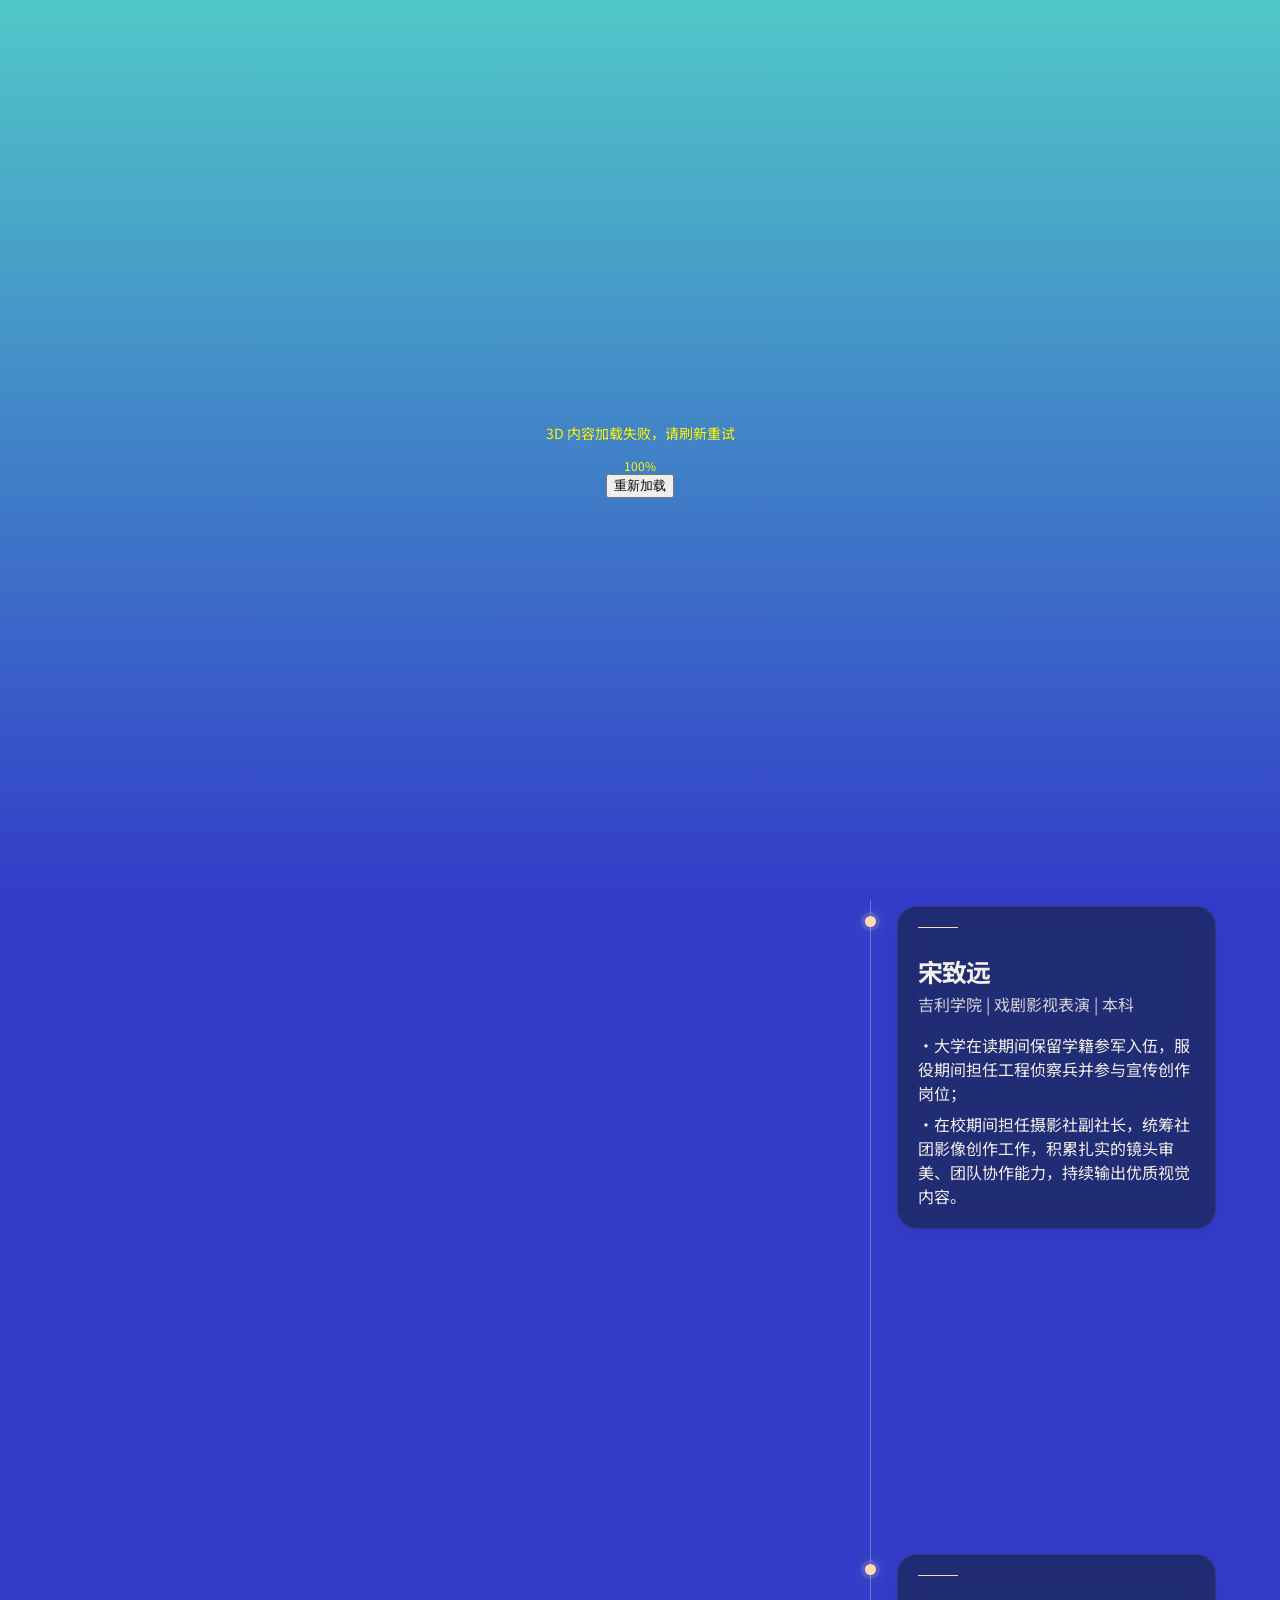
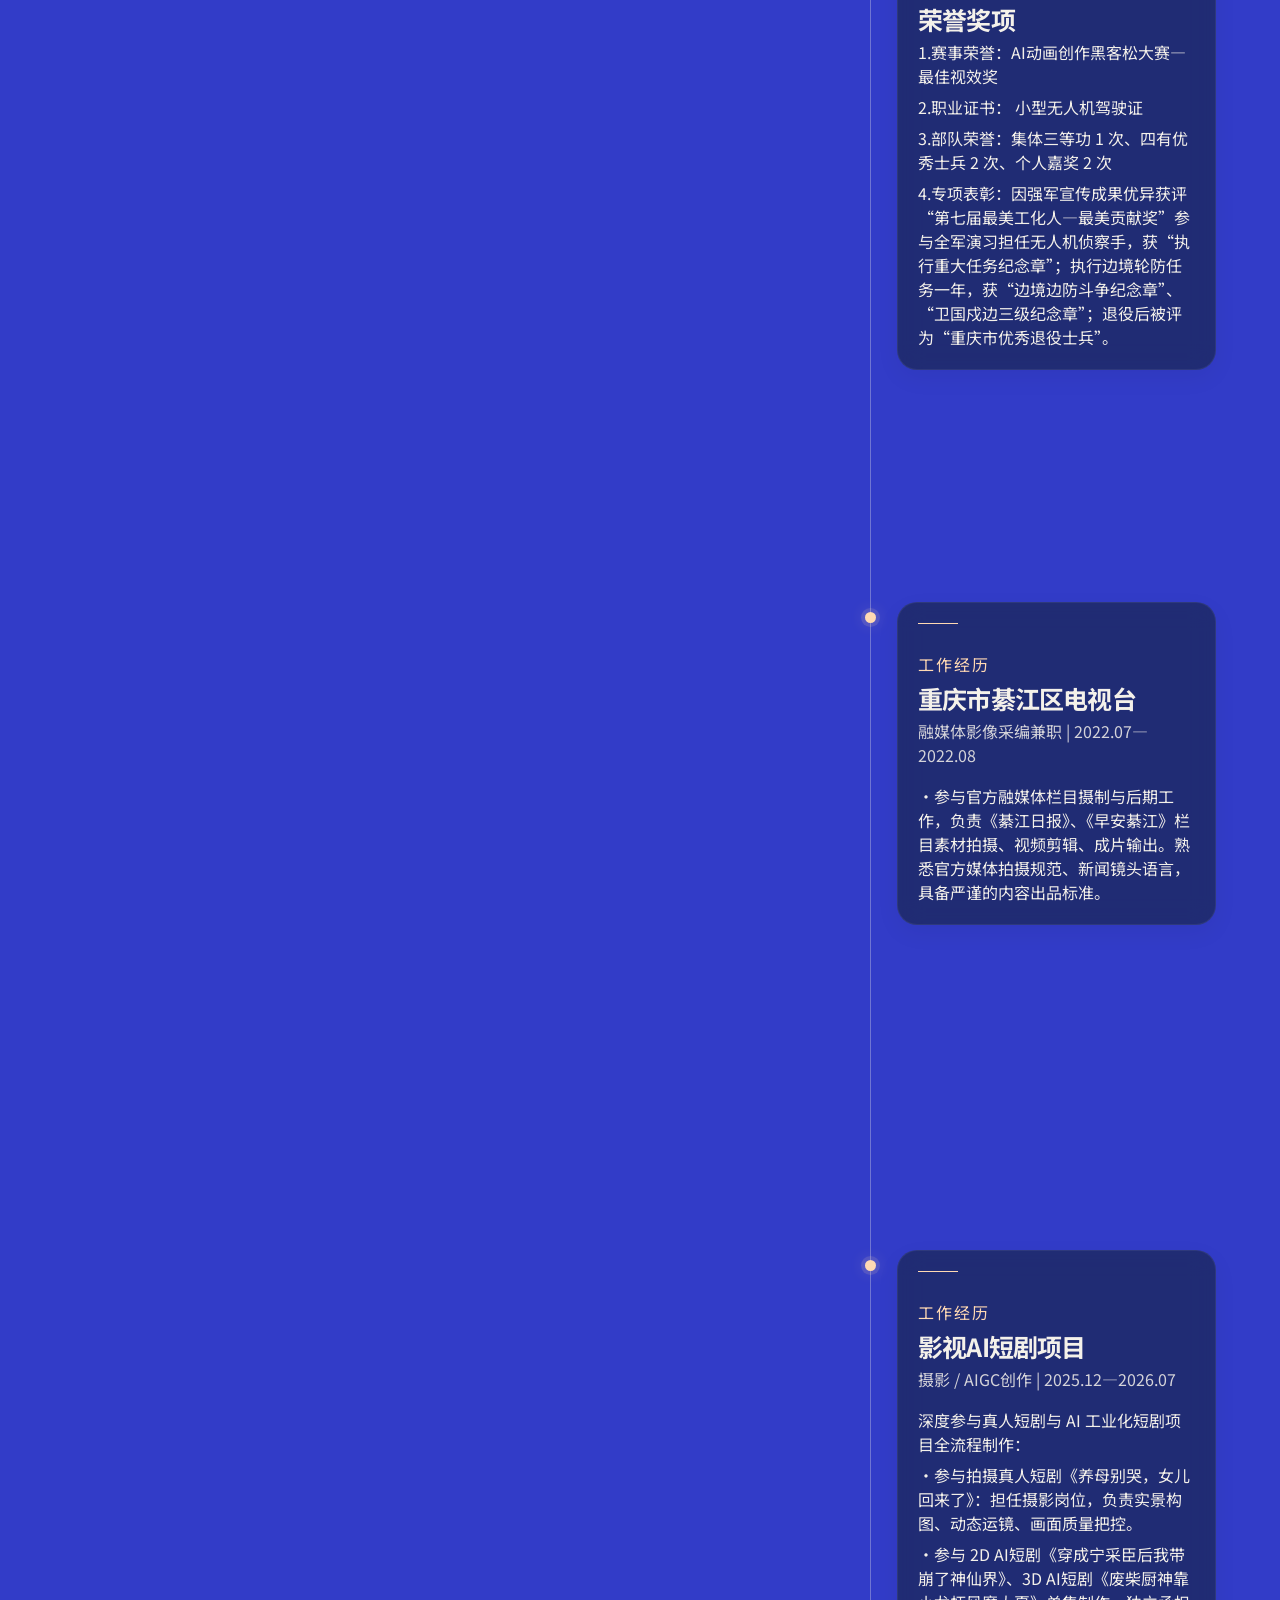
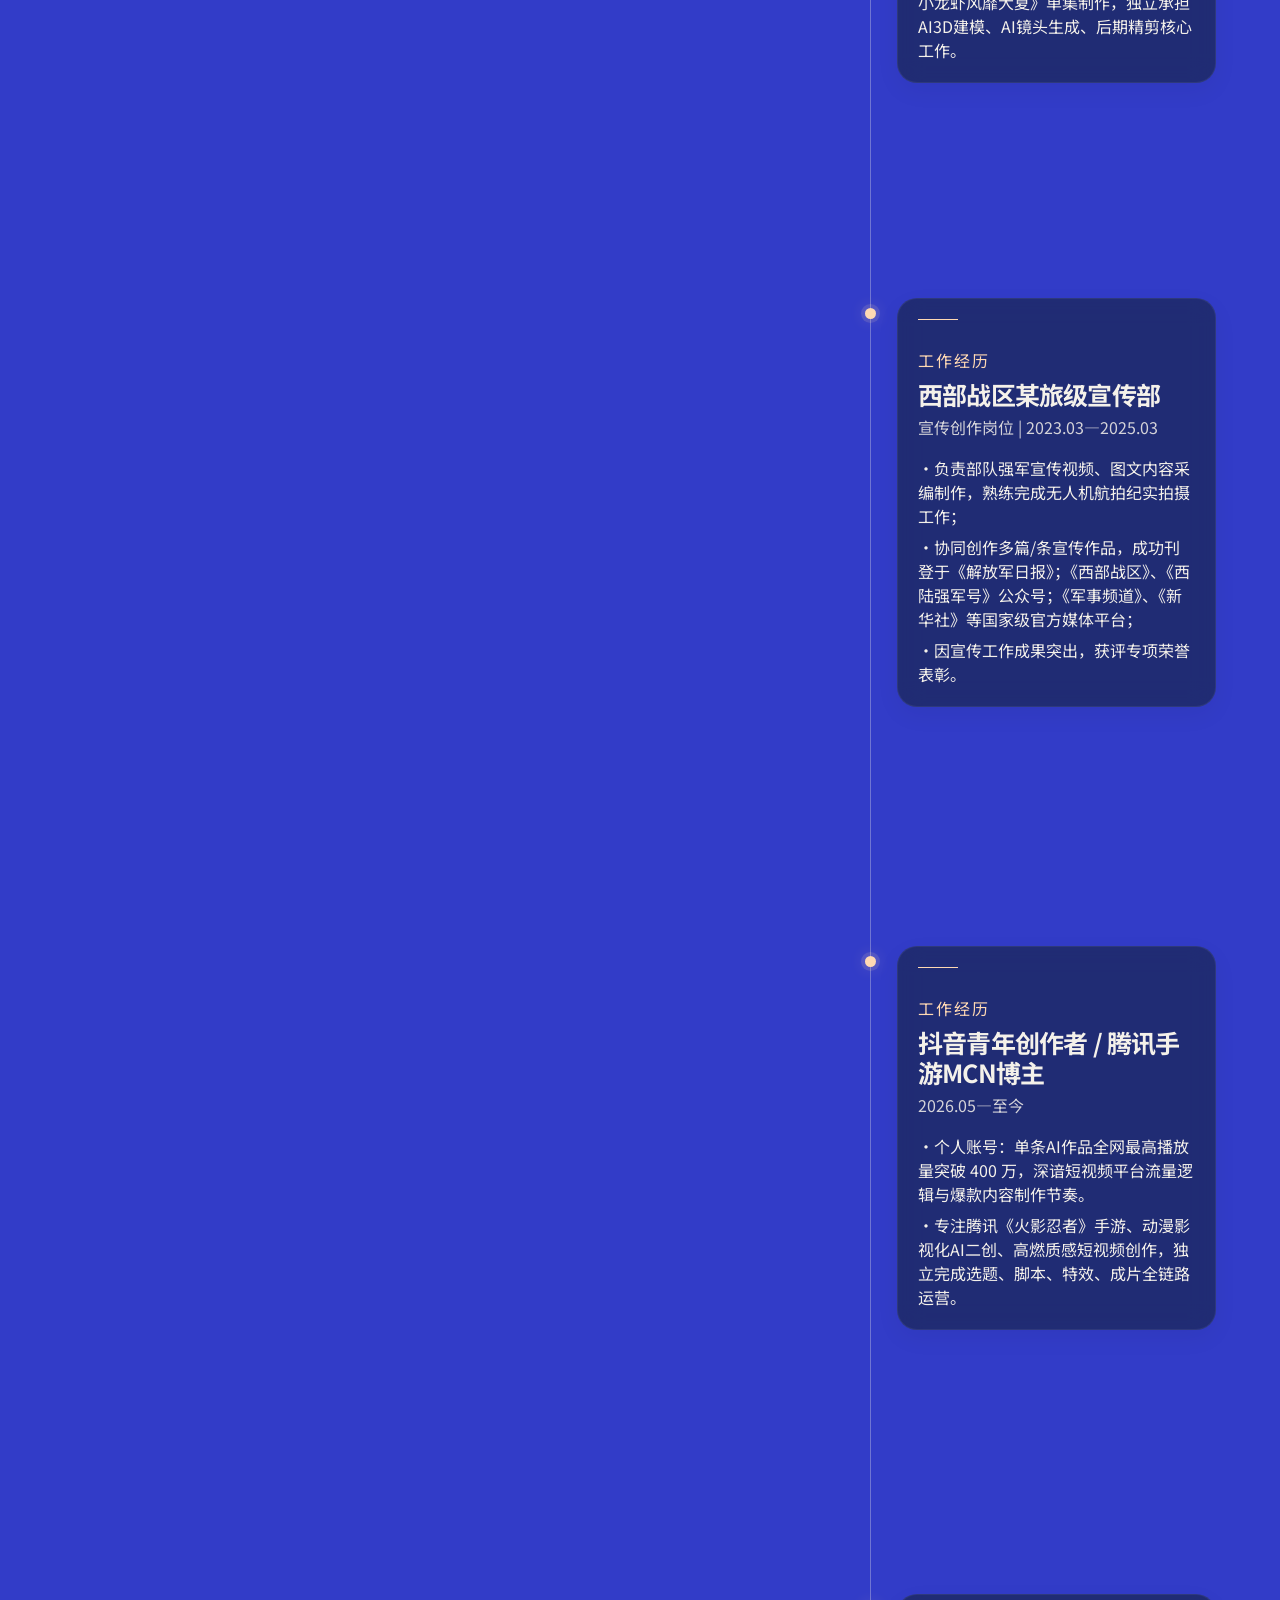
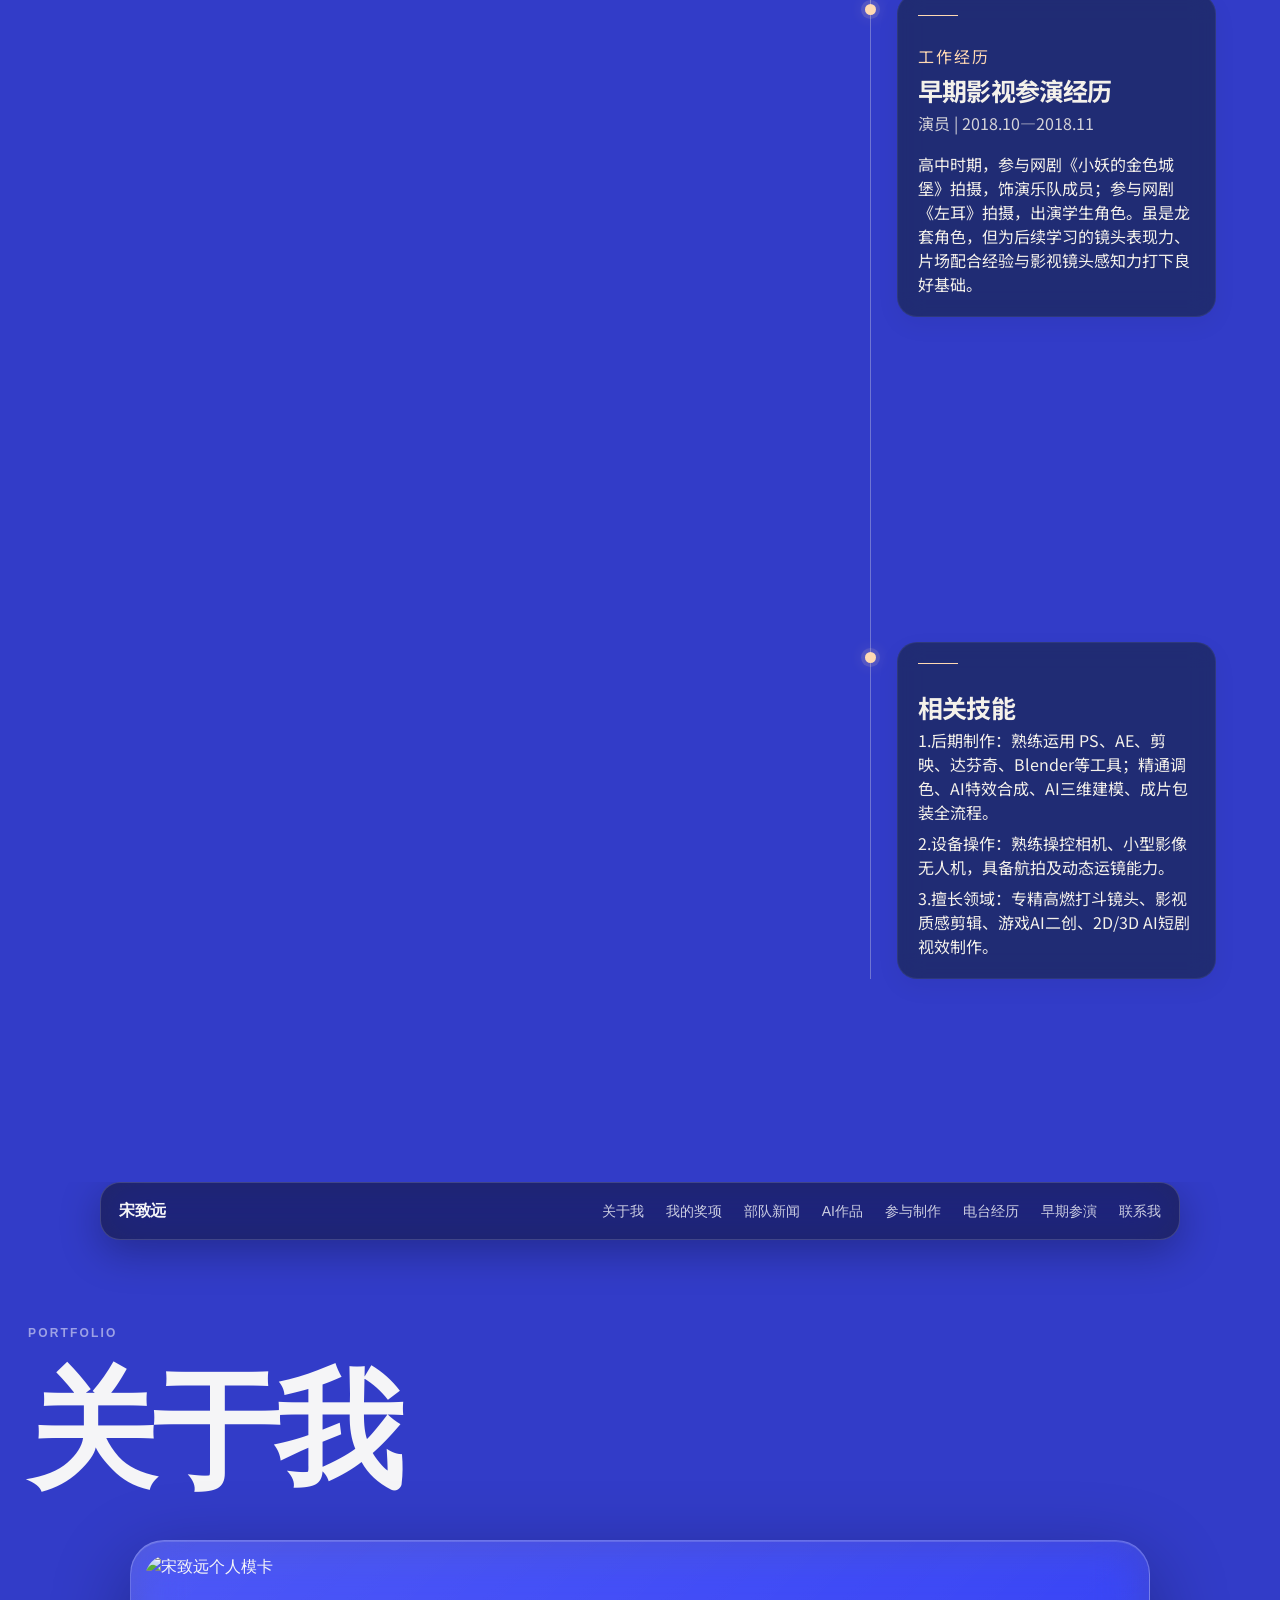
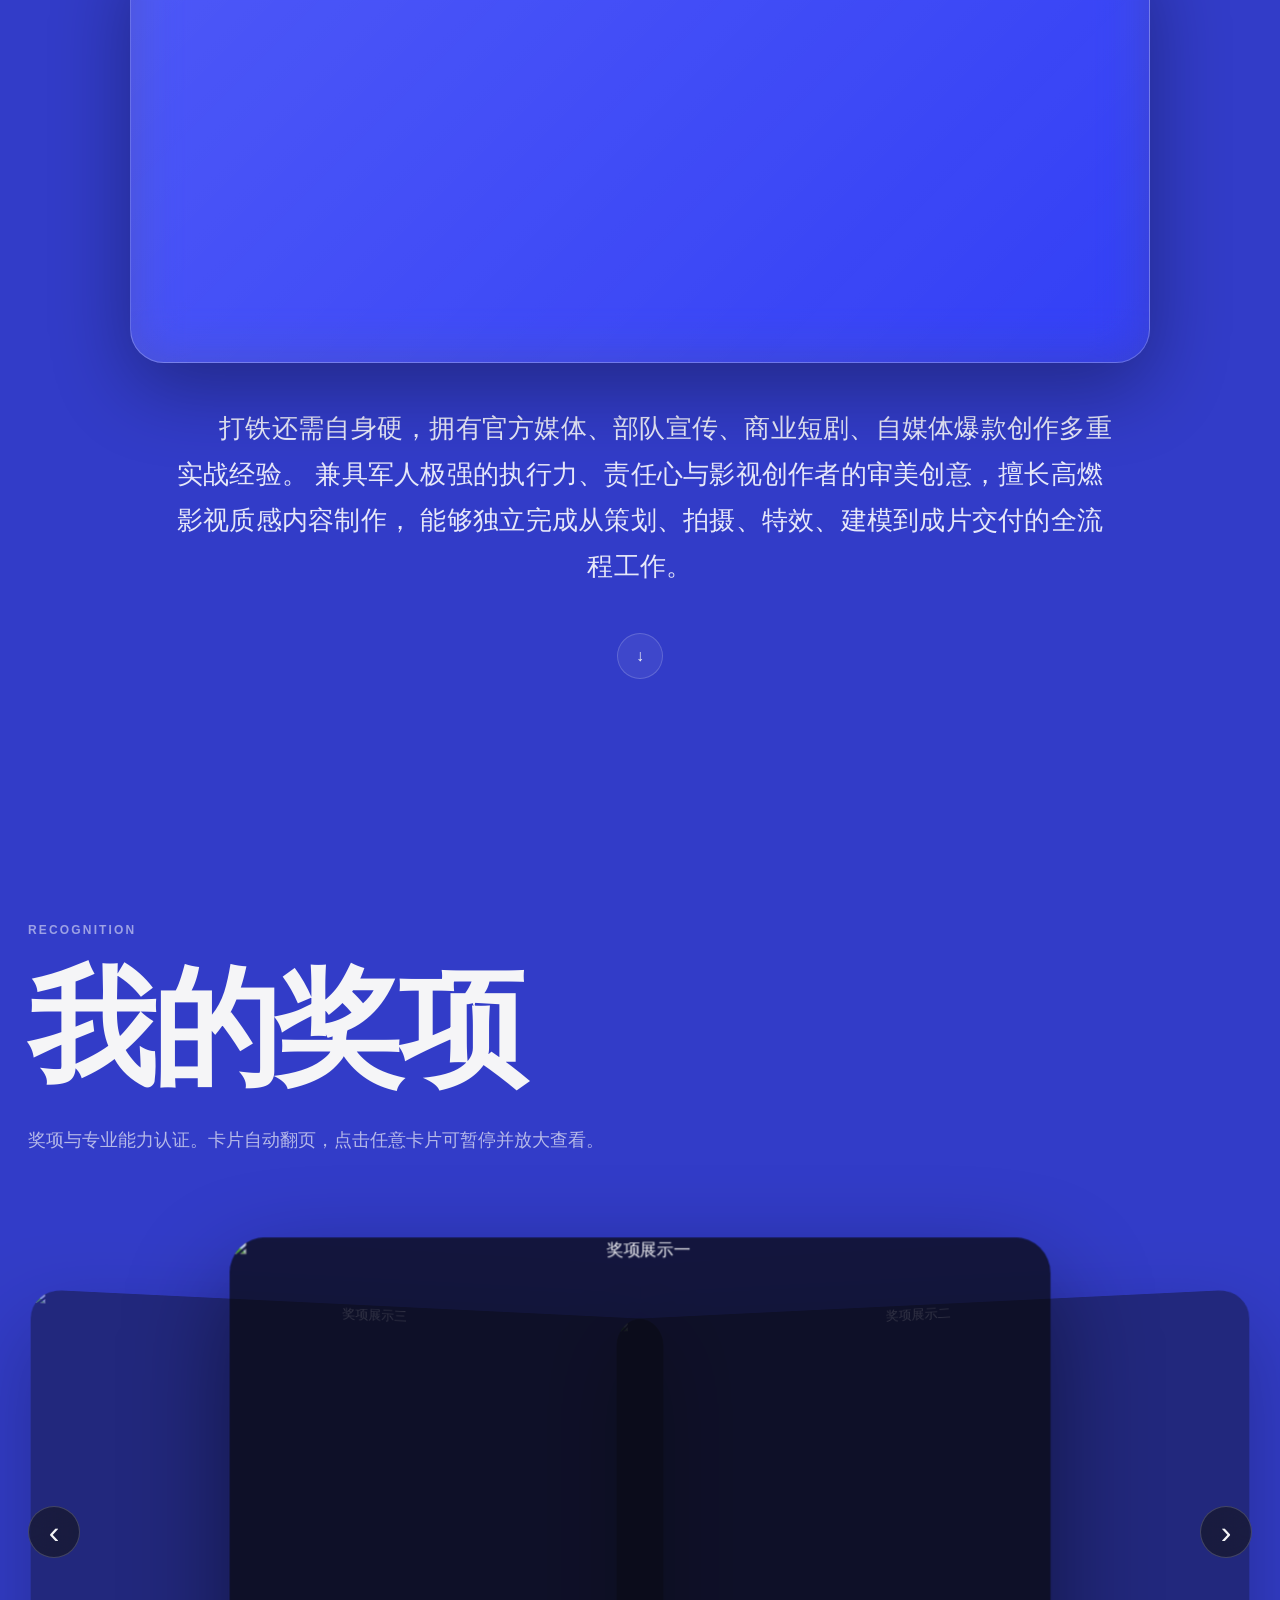
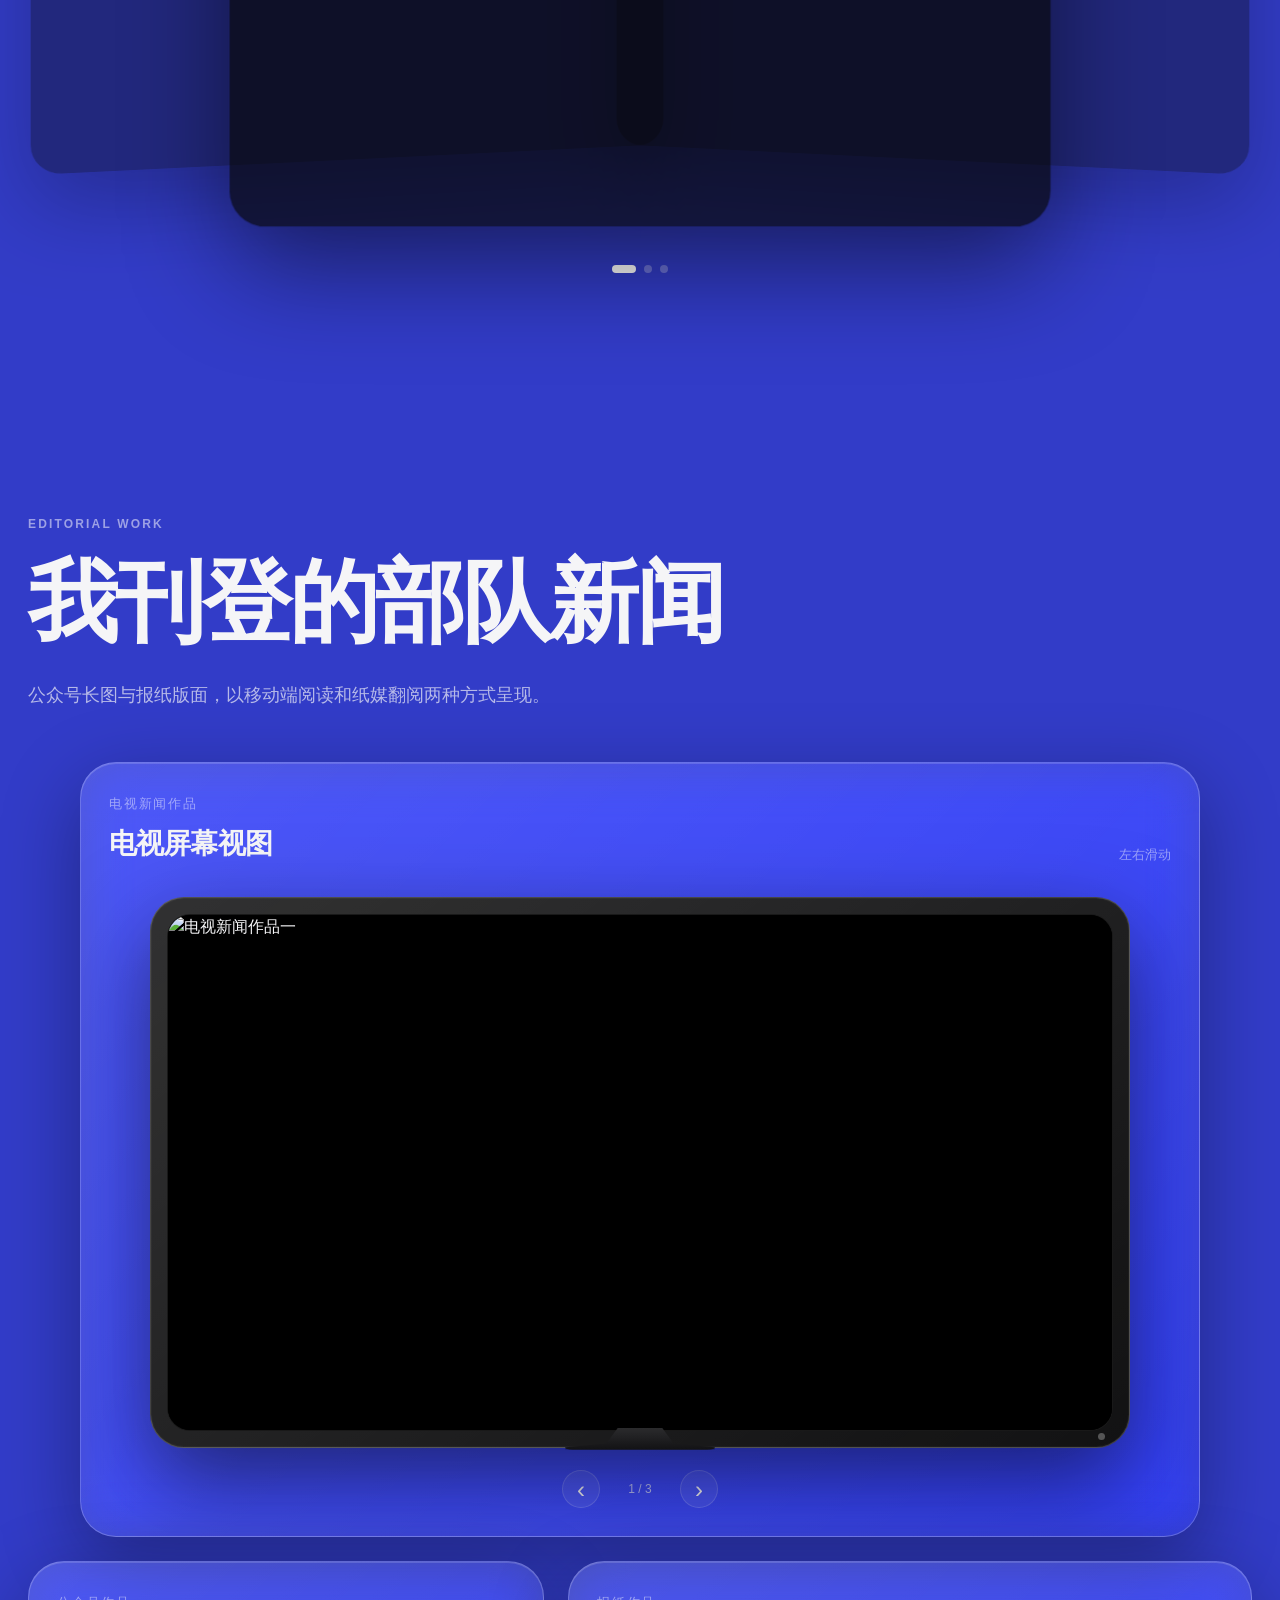
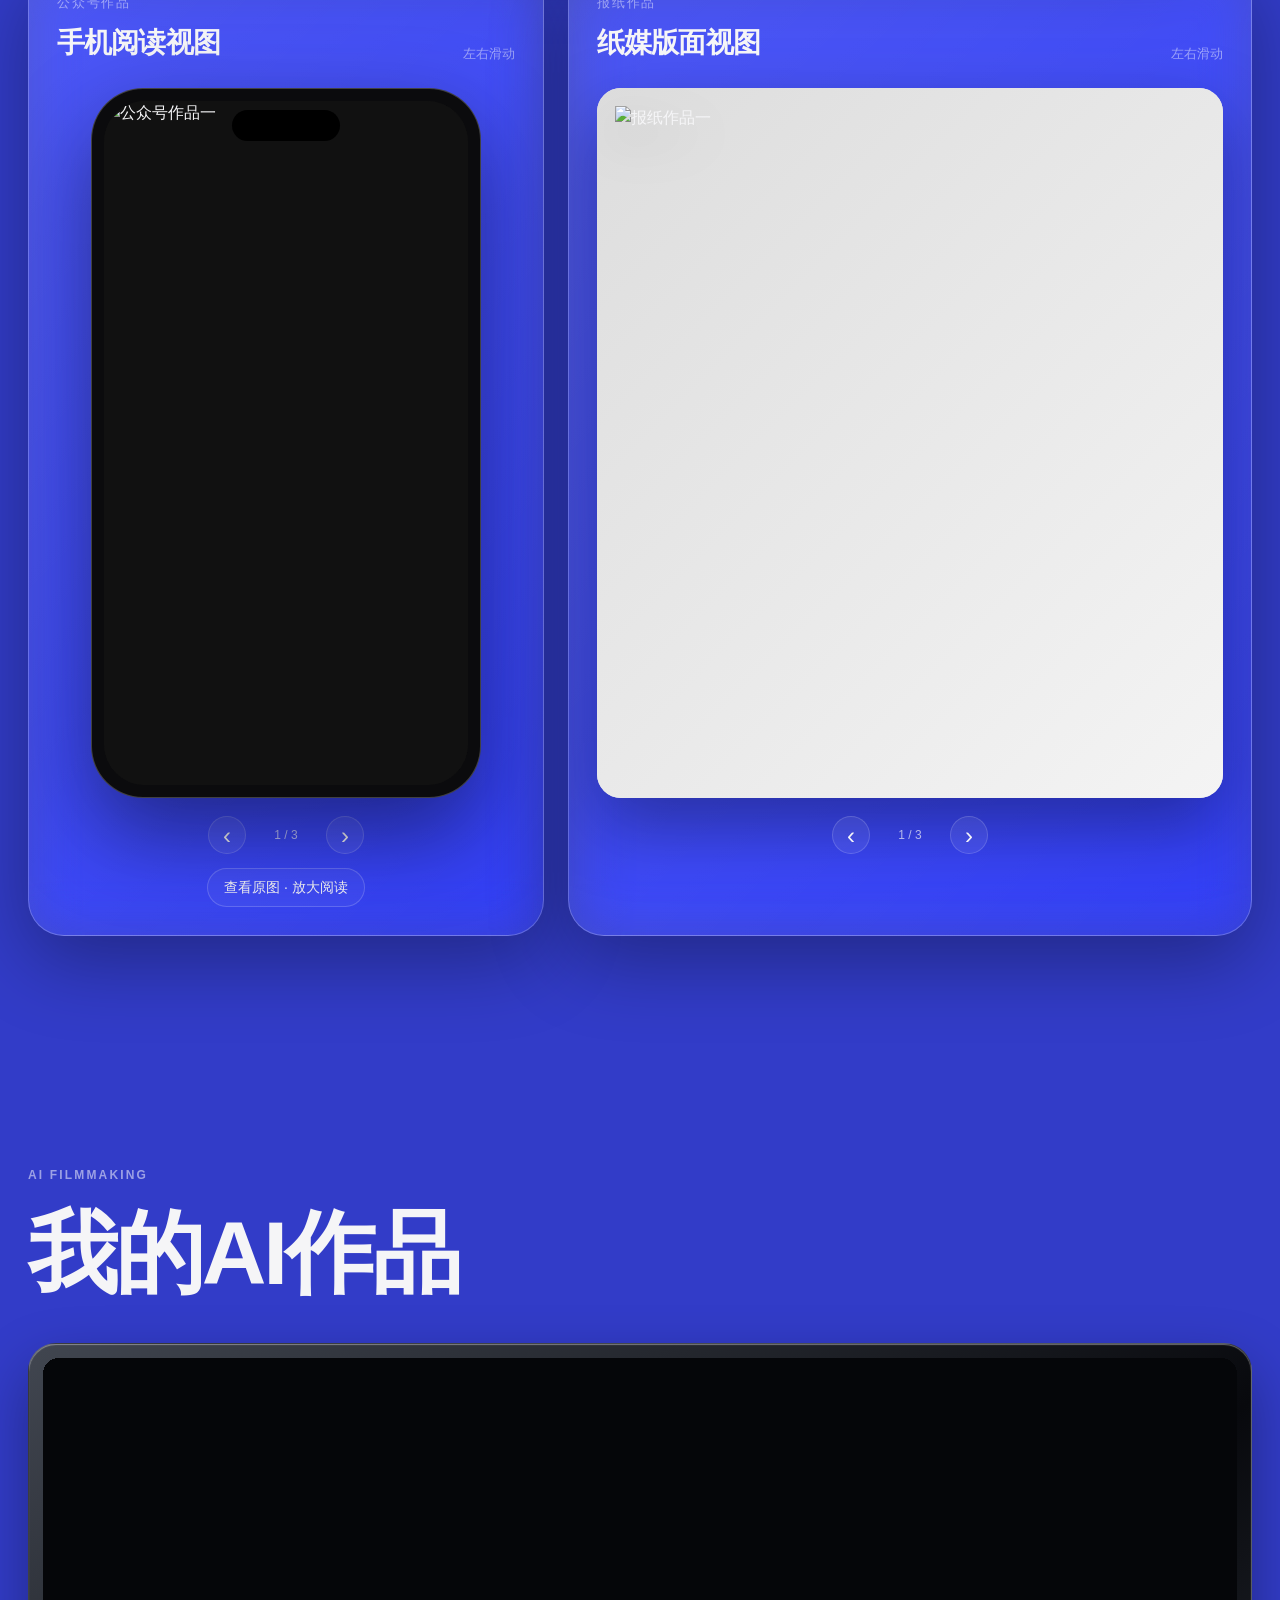
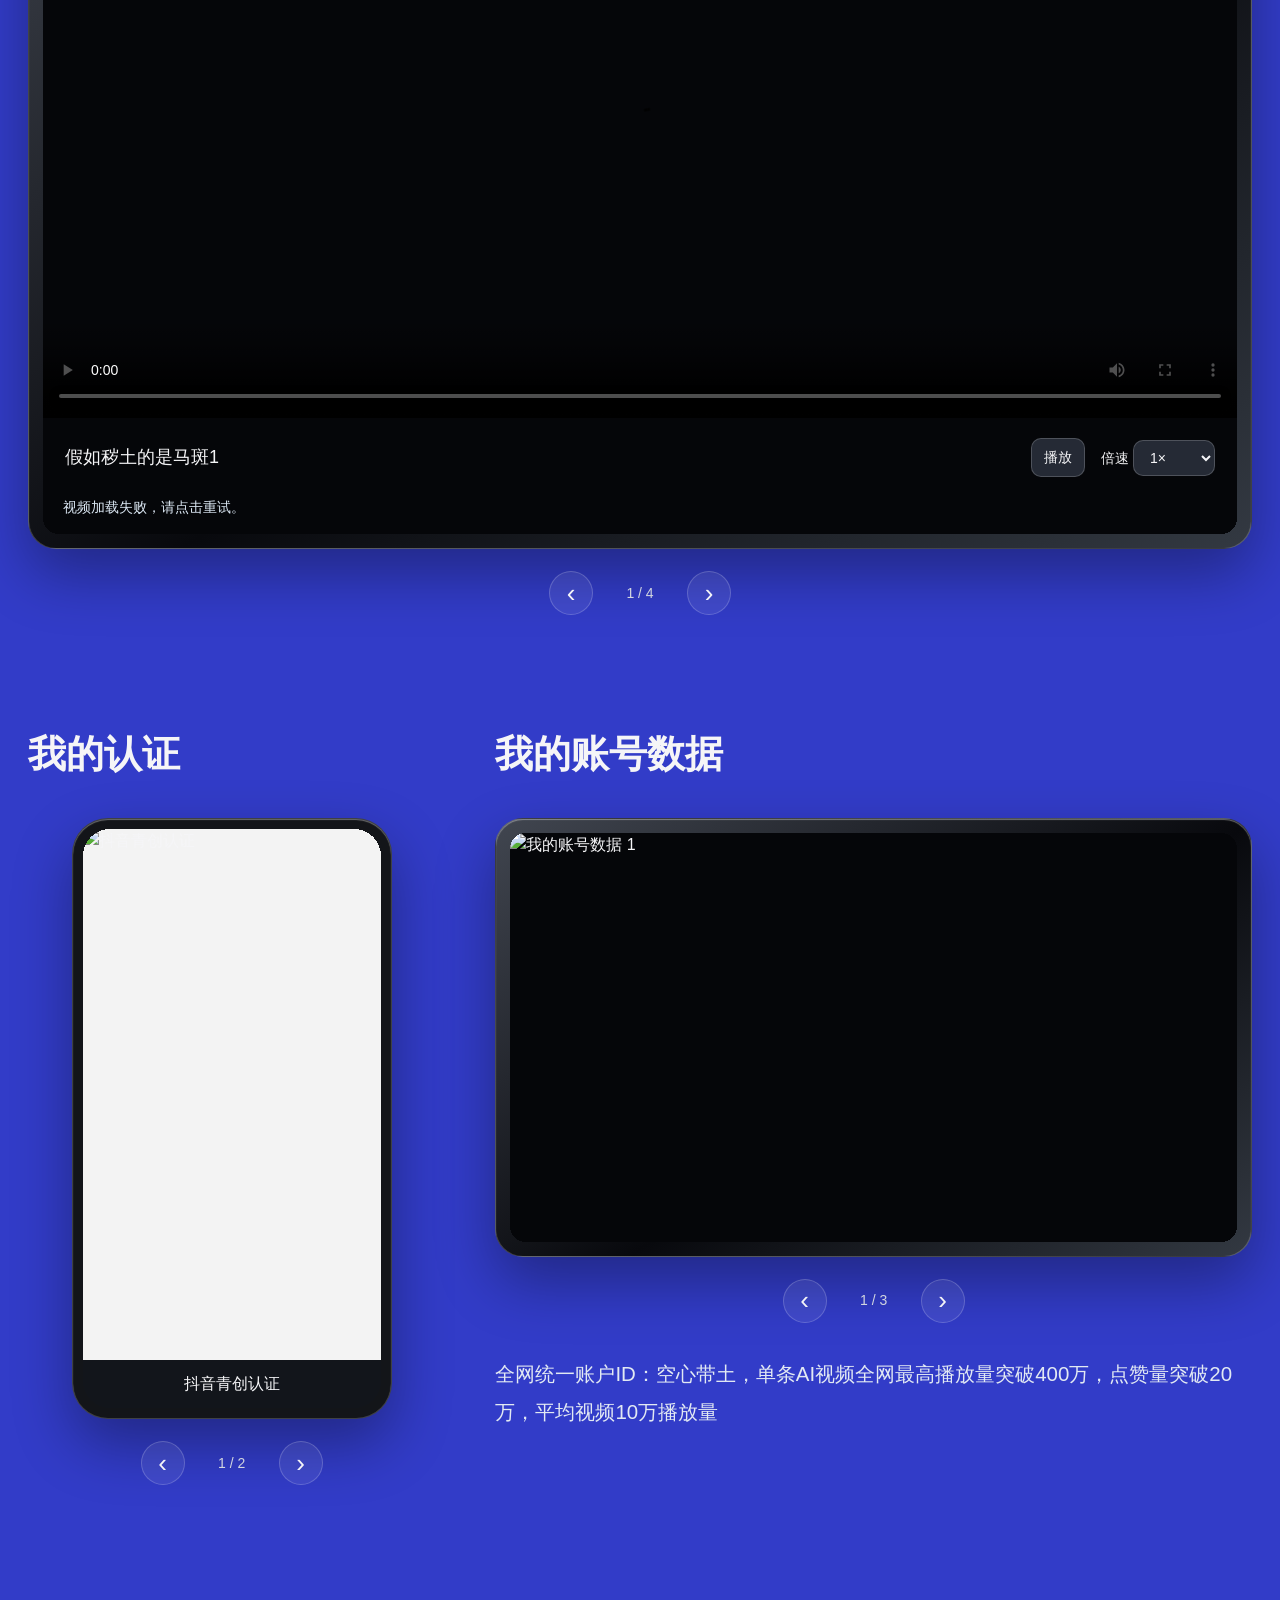
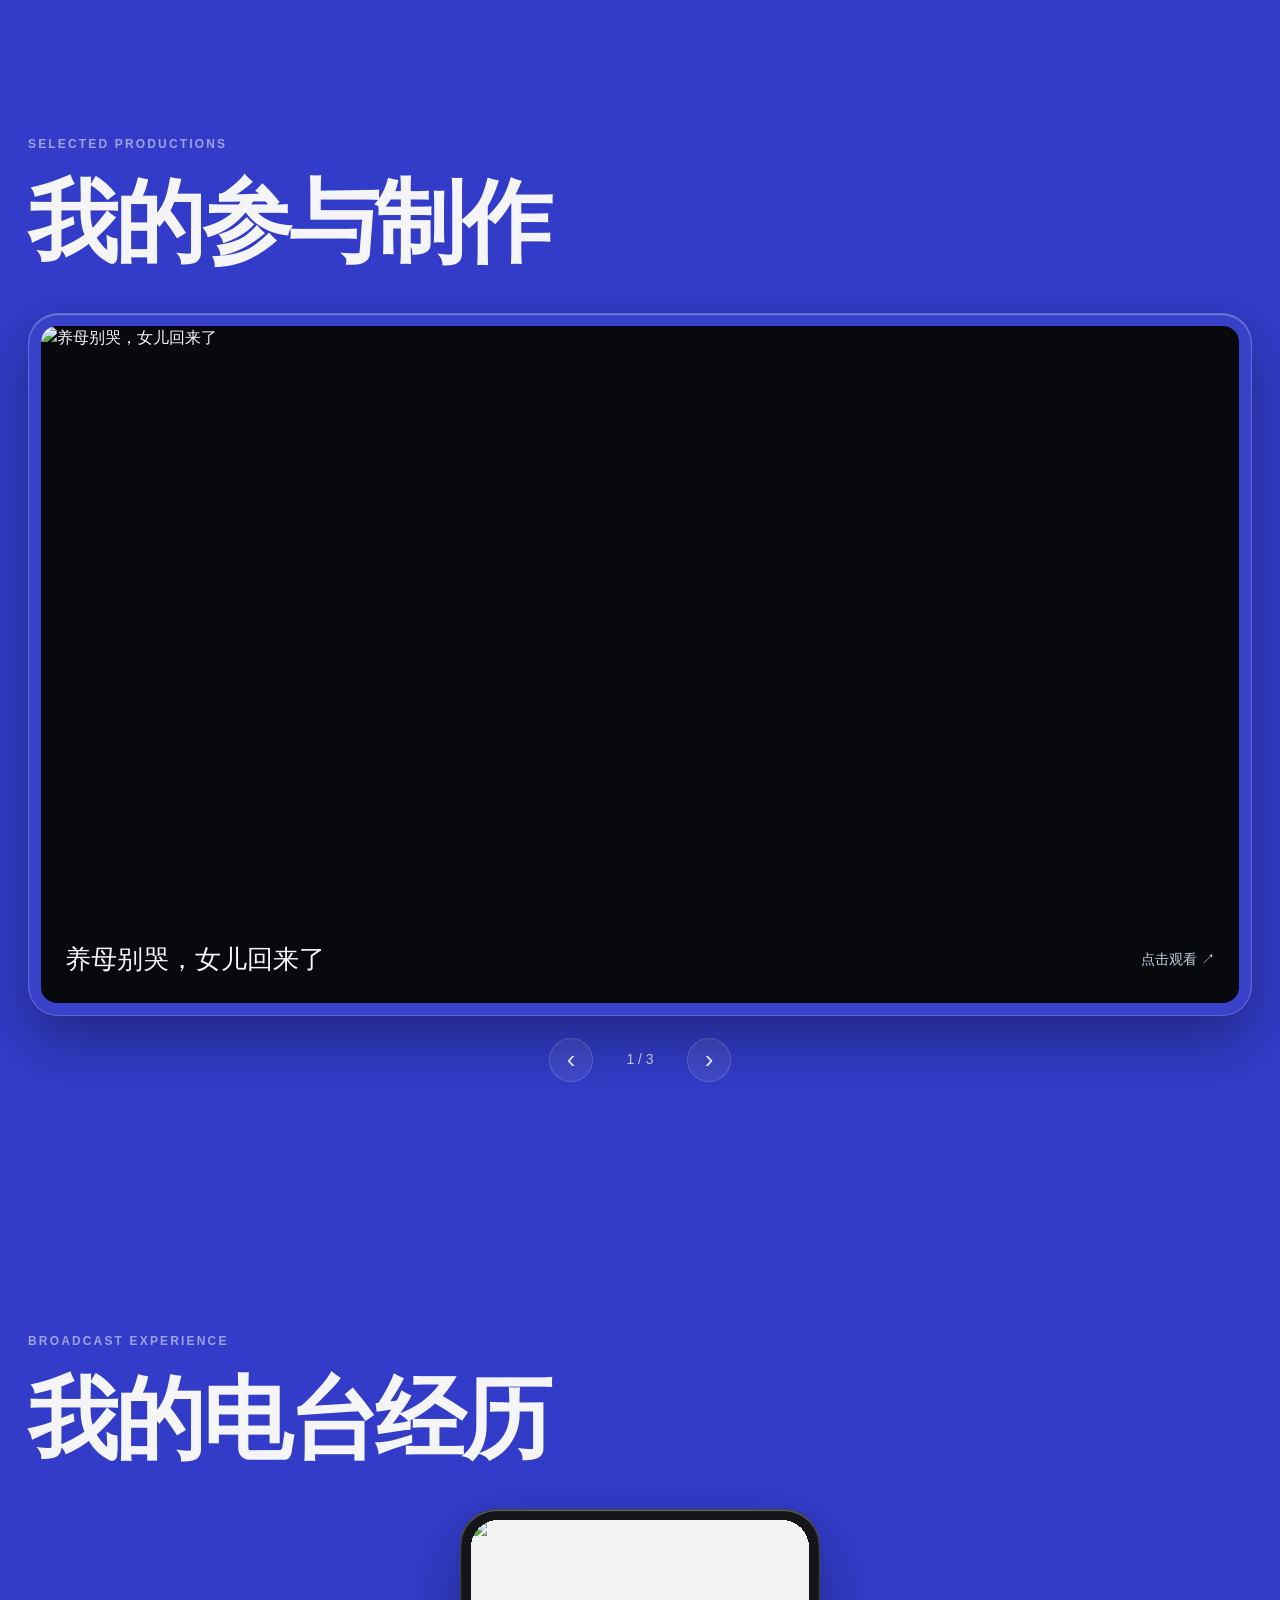
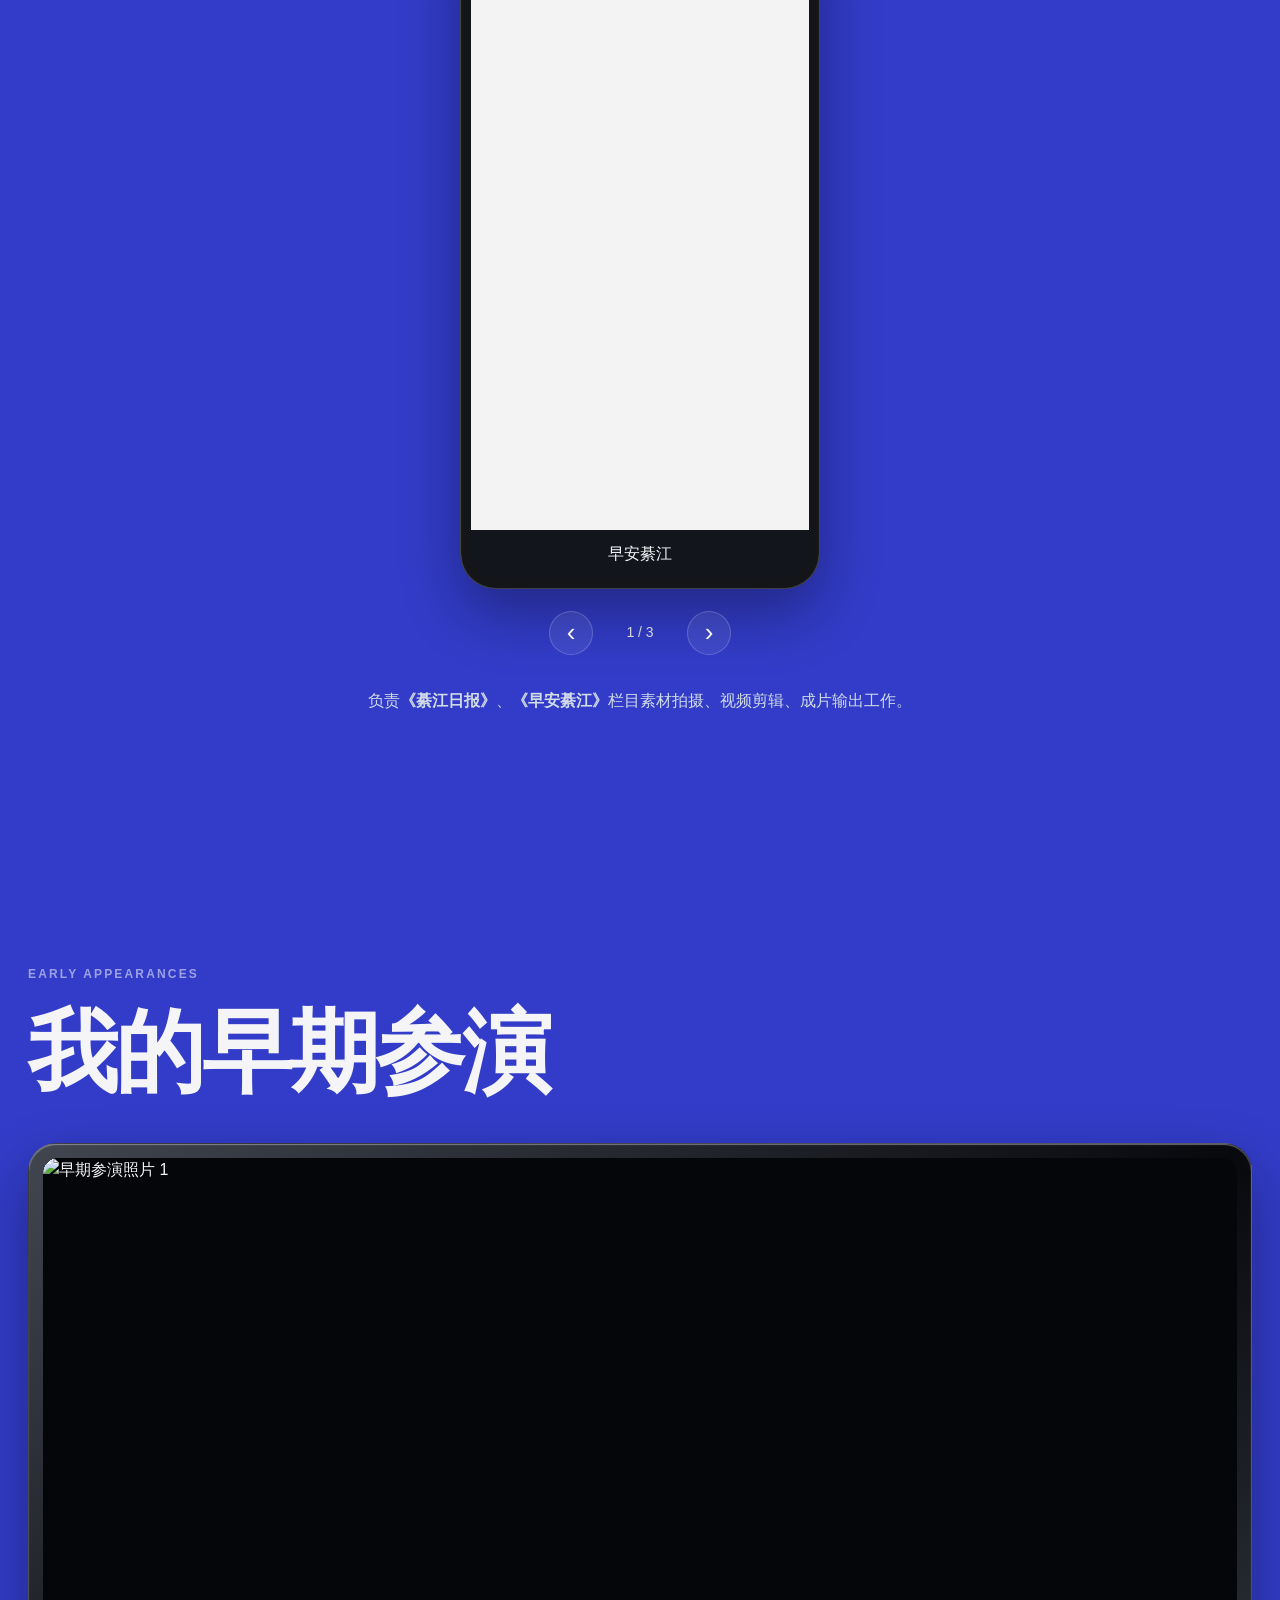
==== index.html @ a573d3fe "Add files via upload" ====
<!doctype html><html lang="zh-CN"><head><meta charset="UTF-8"><meta name="viewport" content="width=device-width,initial-scale=1"><title>宋致远的作品集</title><meta name="description" content="宋致远的 3D 个人作品集与简历：影视表演、摄影与 AIGC 创作。"><link rel="icon" href="./favicon.svg"><link rel="stylesheet" href="https://fonts.googleapis.com/css2?family=Noto+Sans+SC:wght@400;500;700&family=Caveat:wght@400;500;600;700&display=swap"><link rel="stylesheet" href="./style.css"><link rel="stylesheet" href="./portfolio-transition.css"></head><body><div id="background"><video id="ambientVideo" autoplay muted loop playsinline preload="auto" aria-hidden="true"><source src="./assets/ambient-loop.mp4" type="video/mp4"></video></div><canvas id="scene" aria-label="宋致远的三维人物形象"></canvas><div id="portfolio-glass" aria-hidden="true"></div><main><section id="hero"><div class="frame"><span class="tl">宋致远的作品集</span><span class="tr">欢迎您的访问 电脑端观看最佳</span><span class="bl">BASED IN CHONG QING</span><span class="br">patience is key in life</span><i class="cross a"></i><i class="cross b"></i><i class="cross c"></i><i class="cross d"></i></div><div class="intro"><h1>About song</h1><p>我是宋致远——探索传统表演艺术与AI新兴科技的发烧友。不断挖掘技术与美学碰撞下的无限可能，创造更多全新的可能性。</p><div class="contacts"><a href="https://v.douyin.com/PTDhqnmRk_8/2@4.com" target="_blank" rel="noopener noreferrer" aria-label="抖音主页"><svg viewBox="0 0 24 24"><path d="M10 13a5 5 0 0 0 7.54.54l3-3a5 5 0 0 0-7.07-7.07l-1.72 1.71M14 11a5 5 0 0 0-7.54-.54l-3 3a5 5 0 0 0 7.07 7.07l1.71-1.71"/></svg></a><button data-copy="906342030@qq.com" aria-label="复制邮箱 906342030@qq.com" title="906342030@qq.com"><svg viewBox="0 0 24 24"><rect x="2" y="4" width="20" height="16" rx="2"/><path d="m2 6 10 7 10-7"/></svg></button><button data-copy="13014155321" aria-label="复制电话 13014155321" title="13014155321"><svg viewBox="0 0 24 24"><path d="M22 16.92v3a2 2 0 0 1-2.18 2A19.79 19.79 0 0 1 11.19 19a19.5 19.5 0 0 1-6-6A19.79 19.79 0 0 1 2.09 4.18 2 2 0 0 1 4.08 2h3a2 2 0 0 1 2 1.72c.12.96.36 1.9.7 2.79a2 2 0 0 1-.45 2.11L8.06 9.89a16 16 0 0 0 6 6l1.27-1.27a2 2 0 0 1 2.11-.45c.9.34 1.83.58 2.79.7A2 2 0 0 1 22 16.92z"/></svg></button></div><a class="scroll-hint" href="#resume">向下滑动简历<span></span></a></div></section><div id="resume"></div><section id="portfolio-extension" aria-label="作品展示"></section></main><div id="loading"><div class="spinner"></div><p>宋致远的作品集　正在加载中......</p><span id="loadProgress"></span></div><div id="toast" role="status" aria-live="polite"></div><script type="module" src="./app.js"></script><script type="module" src="./portfolio-integration.js"></script></body></html>
---- style.css ----
*{box-sizing:border-box}html{scroll-behavior:smooth}body{margin:0;color:#f4f1ea;font-family:"Noto Sans SC",Arial,sans-serif;font-size:14px;background:#323cc8}#background,#scene{position:fixed;inset:0;width:100%;height:100%;pointer-events:none}#background{overflow:hidden;background:linear-gradient(180deg,#50c8c8,#323cc8)}#ambientVideo{width:100%;height:100%;object-fit:cover;opacity:.56;filter:saturate(.88) contrast(1.04);mix-blend-mode:soft-light}#scene{z-index:1}main{position:relative;z-index:2}#hero{height:100svh;position:relative}.frame{position:absolute;inset:28px;border:1px solid #eaf3f42c;color:#eaf3f499;pointer-events:none}.frame span{position:absolute;font-size:11px;letter-spacing:2.5px;line-height:1.5}.tl{top:20px;left:17px}.tr{top:20px;right:17px}.bl{bottom:20px;left:17px}.cross{position:absolute;width:12px;height:12px}.cross:before,.cross:after{content:"";position:absolute;background:#eaf3f455}.cross:before{width:12px;height:1px;top:6px}.cross:after{height:12px;width:1px;left:6px}.a{top:-6px;left:-6px}.b{top:-6px;right:-6px}.c{bottom:-6px;left:-6px}.d{bottom:-6px;right:-6px}.intro{position:absolute;top:57.5%;left:50%;width:min(560px,85%);transform:translateX(-50%);text-align:center}h1{font-family:Caveat,cursive;font-size:60px;font-weight:500;line-height:1.15;margin:0 0 15px;color:white}.intro p{font-size:14px;line-height:1.75;margin:0 auto;color:#f4f1ead9}.contacts{display:flex;gap:10px;justify-content:center;margin-top:17px}.contacts a,.contacts button{color:#f4f1eabb;width:36px;height:36px;display:grid;place-items:center;border:1px solid #f4f1ea40;background:#ffffff06;border-radius:50%;cursor:pointer;transition:background .2s,transform .2s}.contacts a:hover,.contacts button:hover{background:#ffffff30;transform:translateY(-2px)}svg{width:18px;height:18px;stroke:currentColor;fill:none;stroke-width:1.7;stroke-linecap:round;stroke-linejoin:round}.scroll-hint{display:block;margin-top:18px;color:#f4f1ea99;font-size:10px;letter-spacing:3px;text-decoration:none}.scroll-hint span{display:block;margin:12px auto 0;width:1px;height:32px;background:#f4f1ea66}#resume{padding-top:0;padding-bottom:32vh}.stop{position:relative;min-height:72vh;margin-left:calc(64% - 32px);padding-left:30px;padding-right:6.5vw;border-left:1px solid #f4f1ea50;display:flex;align-items:flex-start}.stop:before{content:"";position:absolute;top:16px;left:-6px;width:11px;height:11px;background:#ffd9b3;border-radius:50%;box-shadow:0 0 0 4px #ffd9b321,0 0 16px #ffd9b34d}.card{margin-top:6px;width:100%;padding:20px;border:1px solid #ffffff10;border-radius:18px;background:#14192966;backdrop-filter:blur(12px);box-shadow:0 8px 24px #0000000d}.card:before{content:"";display:block;width:32px;height:1px;background:#ffd9b3;margin-bottom:22px}.eyebrow{font-size:11px;letter-spacing:2px;color:#ffd9b3;margin-bottom:7px}h2{font-size:28px;line-height:1.25;margin:0 0 6px;font-weight:700;letter-spacing:-.8px}.subtitle{line-height:1.5;margin-bottom:17px;opacity:.85}.body p{margin:0 0 7px;line-height:1.55;font-size:14px}.body p:last-child{margin-bottom:0}#loading{position:fixed;inset:0;z-index:10;background:linear-gradient(#50c8c8,#323cc8);display:flex;flex-direction:column;align-items:center;justify-content:center;color:#fef601;transition:opacity .4s}#loading.hide{opacity:0;pointer-events:none}.spinner{width:32px;height:32px;border:2px solid #fef60130;border-top-color:#fef601;border-radius:50%;animation:spin 1s linear infinite}#loading p{font-size:14px;margin-top:20px}#loadProgress{font-size:12px}#toast{position:fixed;z-index:20;left:50%;bottom:28px;transform:translate(-50%,20px);opacity:0;pointer-events:none;background:#172343ef;border:1px solid #ffffff33;border-radius:12px;padding:14px 20px;transition:.2s}#toast.show{opacity:1;transform:translate(-50%,0)}a:focus-visible,button:focus-visible{outline:2px solid #ffd9b3;outline-offset:4px}@keyframes spin{to{transform:rotate(360deg)}}@media(max-width:767px){.frame{inset:18px}.frame span{font-size:9px;letter-spacing:1.5px}.tl{left:12px;top:15px}.tr{right:12px;top:15px}.bl{left:12px;bottom:16px}.intro{top:57%;width:86%}h1{font-size:48px}.intro p{font-size:13px}.stop{margin-left:14px;padding-left:20px;padding-right:20px;min-height:100svh;align-items:flex-end;padding-bottom:7svh}.stop:before{top:auto;bottom:calc(7svh + 25px)}.card{margin-left:auto;max-width:460px;background:#1724489c;padding:19px}.card:before{margin-bottom:14px}h2{font-size:25px}.body p{font-size:14px}.subtitle{font-size:14px}#resume{padding-top:0;padding-bottom:7svh}}@media(prefers-reduced-motion:reduce){html{scroll-behavior:auto}#ambientVideo{display:none}*{animation:none!important;transition:none!important}}

html{scrollbar-width:thin;scrollbar-color:#a5b1b5 #263ca3}

/* Match the reference's right-hand reading rail. */
@media(min-width:768px){
  .stop{margin-left:68%;padding-left:2vw;padding-right:5vw;min-height:72vh}
  .card{padding:clamp(20px,1.3vw,26px);background:#172448a6;border-radius:20px}
  .card:before{width:40px;margin-bottom:28px}
  h2{font-size:clamp(25px,1.7vw,34px);line-height:1.2}
  .subtitle,.body p{font-size:clamp(16px,.94vw,18px);line-height:1.5}
  .eyebrow{font-size:16px}
  .stop:last-child{min-height:0}
  #resume{padding-bottom:0}
}

.frame .br{right:17px;bottom:20px;text-transform:none}
@media(max-width:767px){.frame .tr{max-width:52%;text-align:right;font-size:8px;letter-spacing:.5px}.frame .bl,.frame .br{font-size:7px;letter-spacing:.6px;bottom:16px}.frame .br{right:12px}.frame .bl{left:12px}}
---- portfolio-transition.css ----
#portfolio-extension{display:block;position:relative;z-index:3;isolation:isolate}#portfolio-glass{position:fixed;inset:0;z-index:1;pointer-events:none;opacity:0;visibility:hidden;background:rgba(9,12,20,.86)}
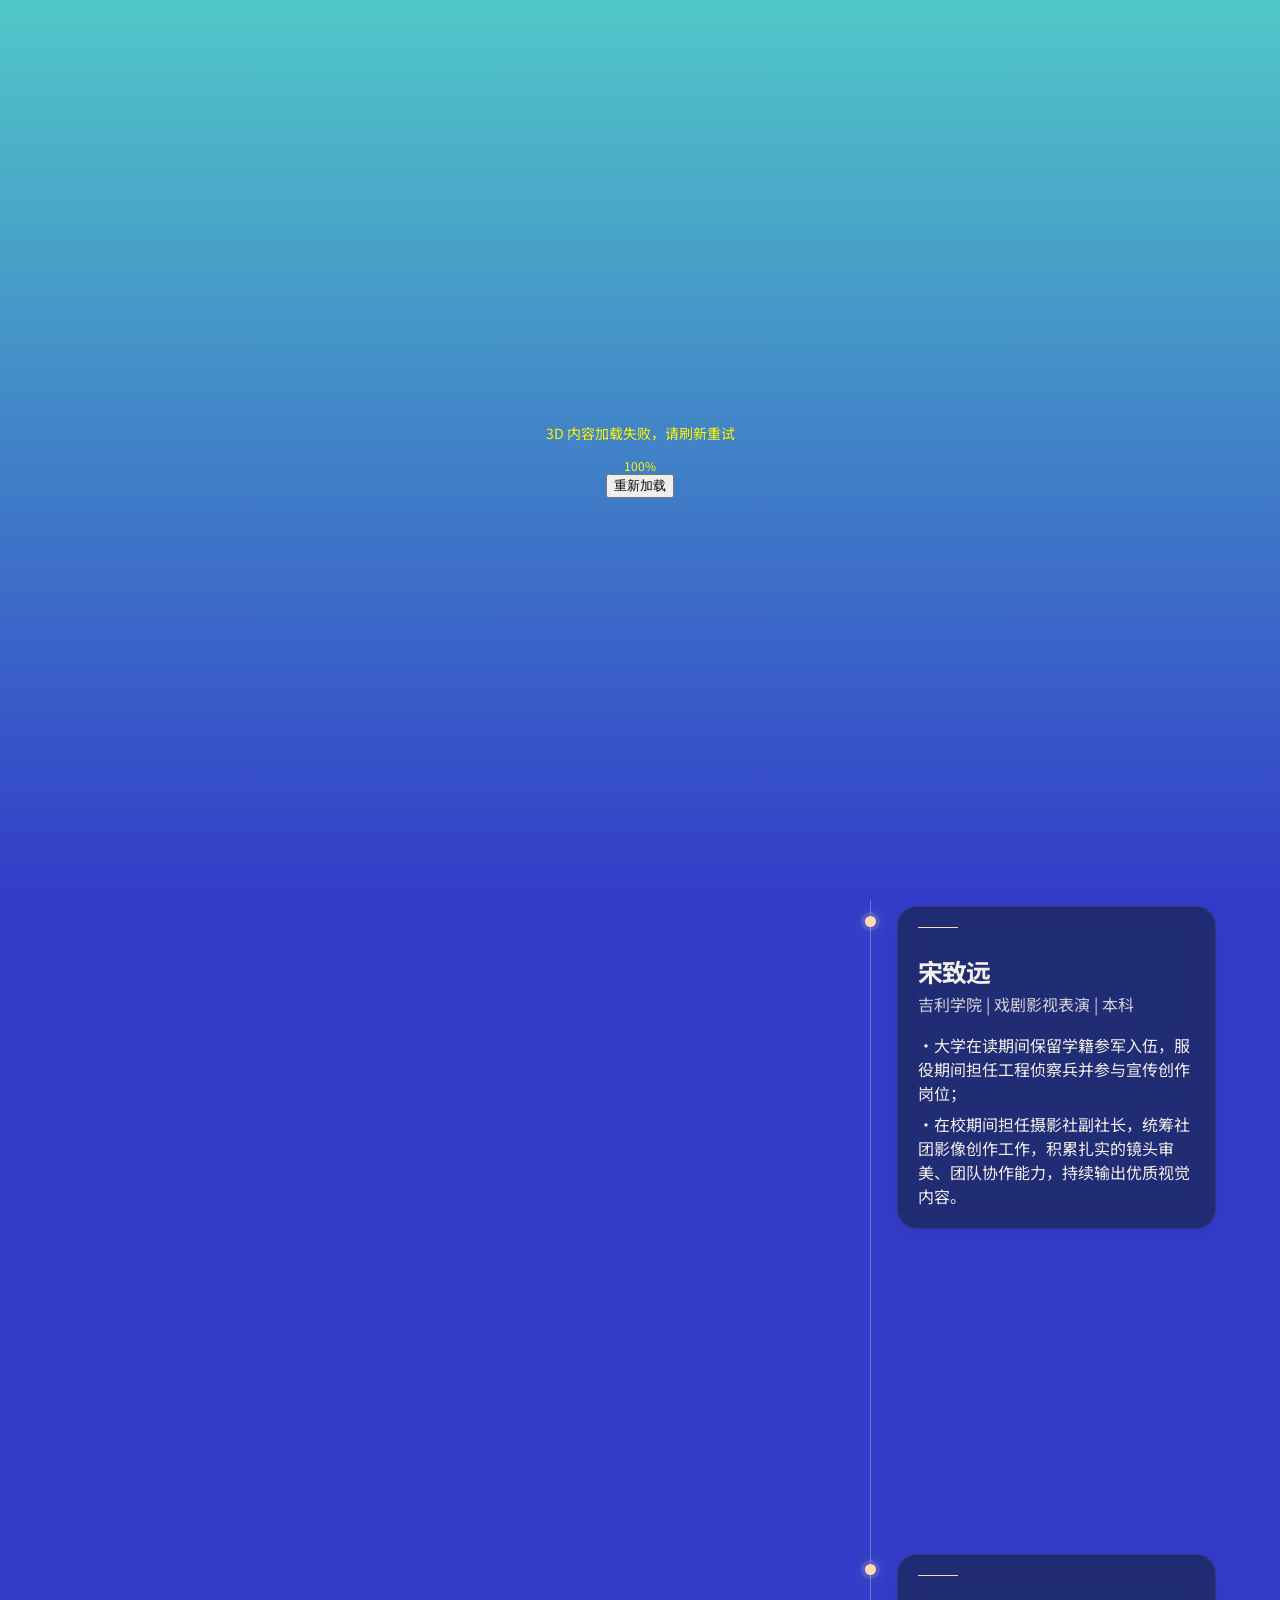
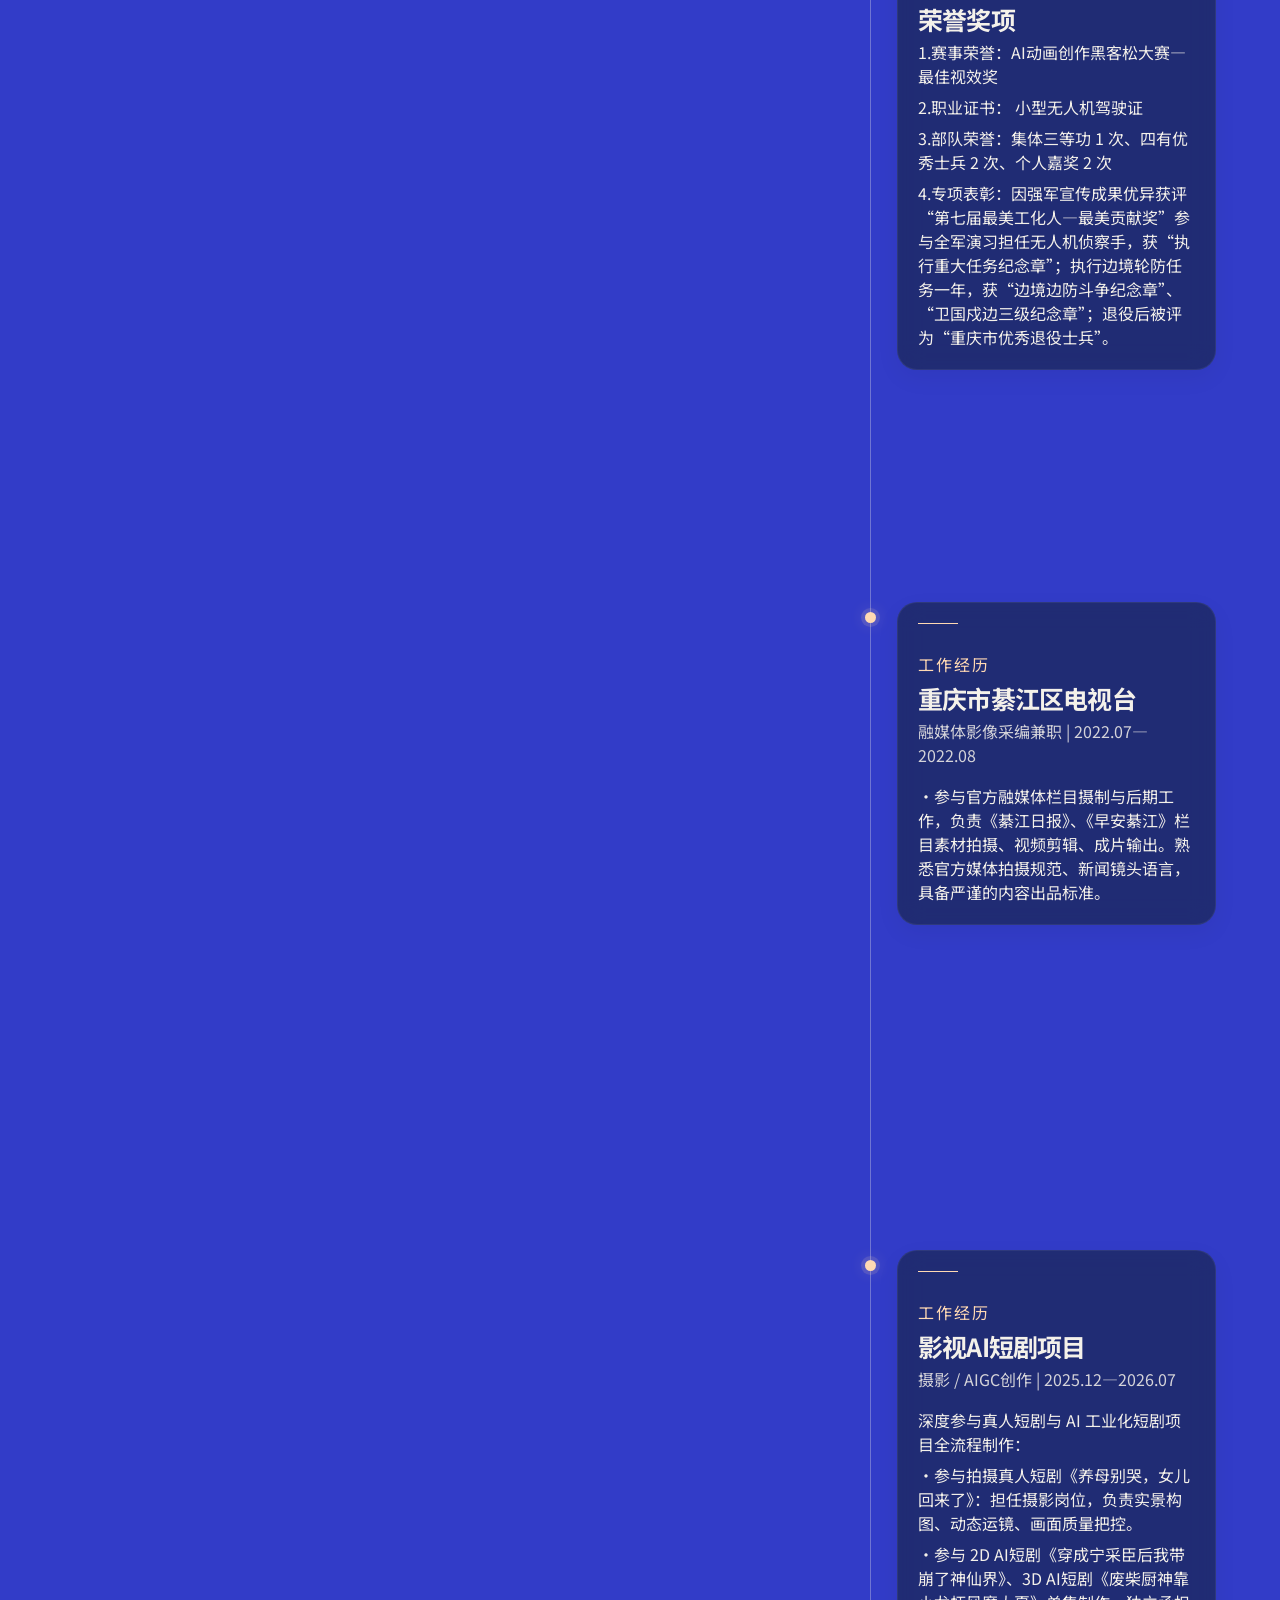
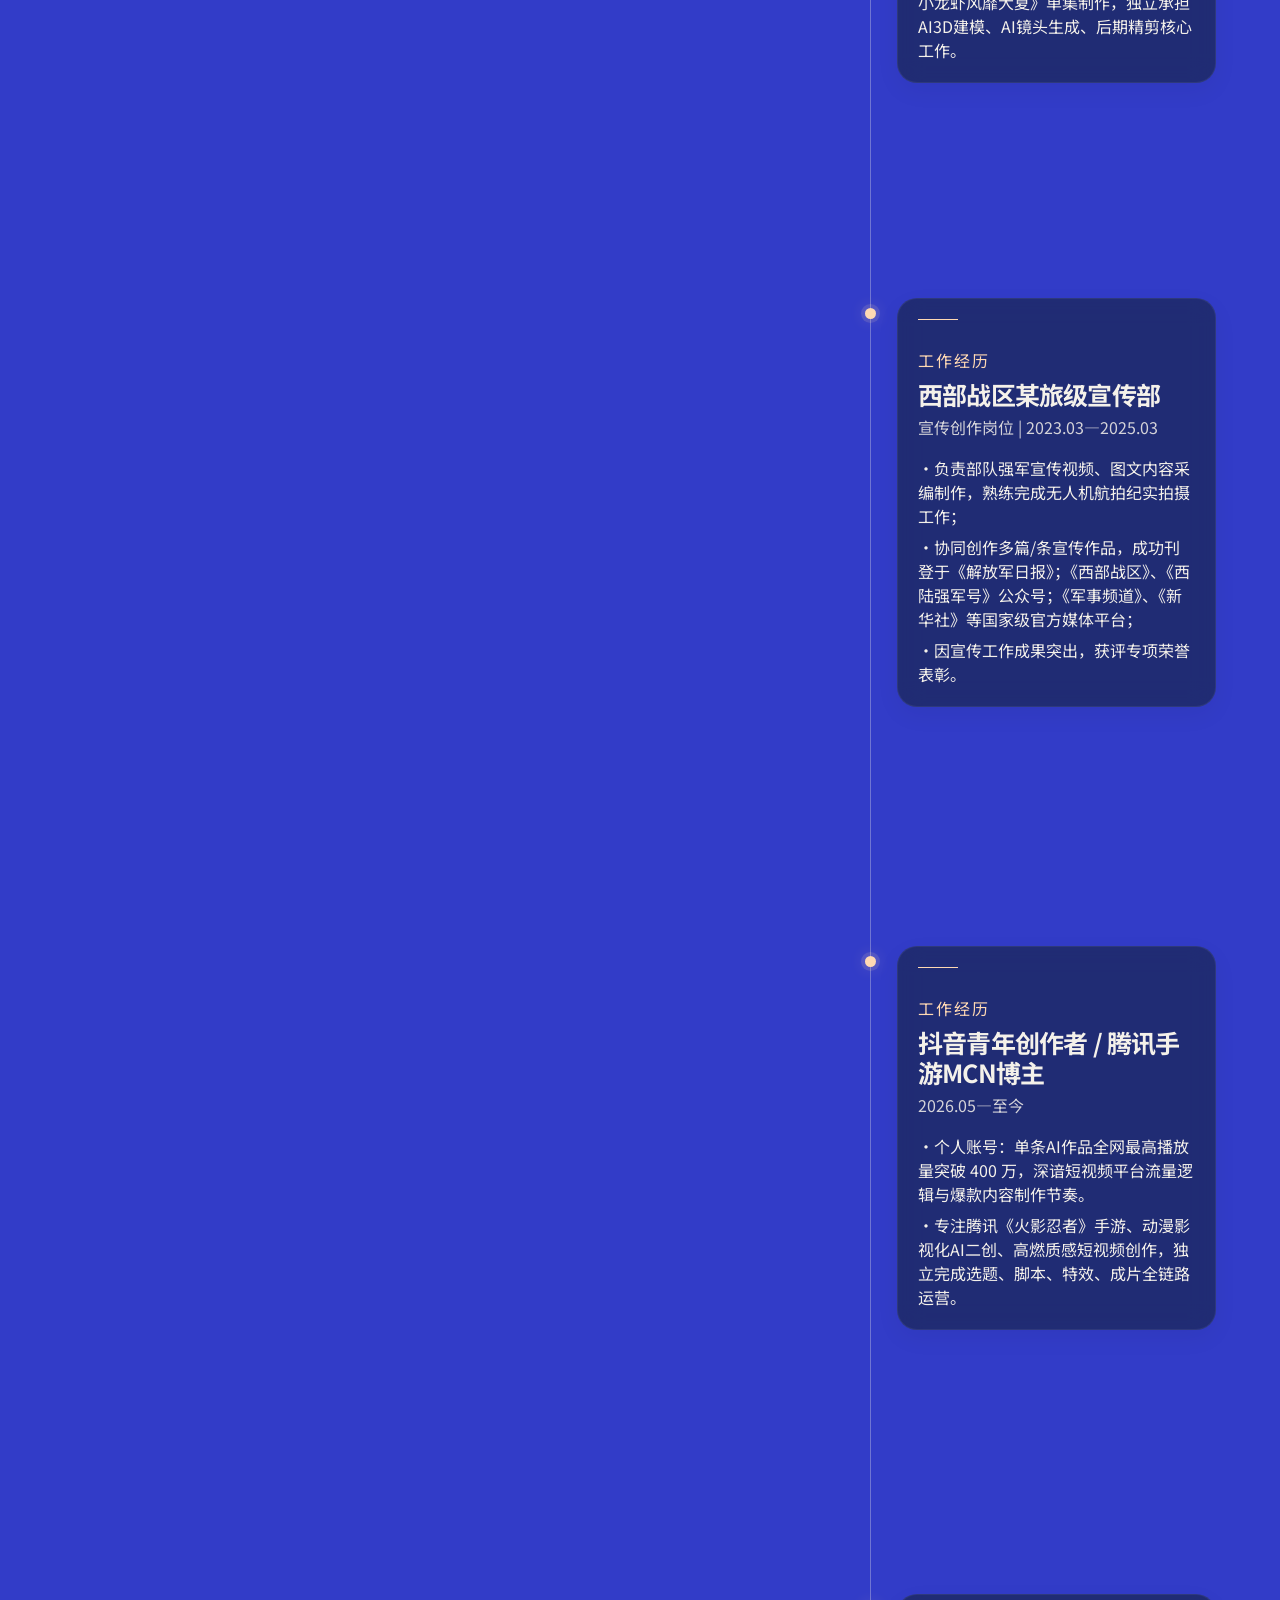
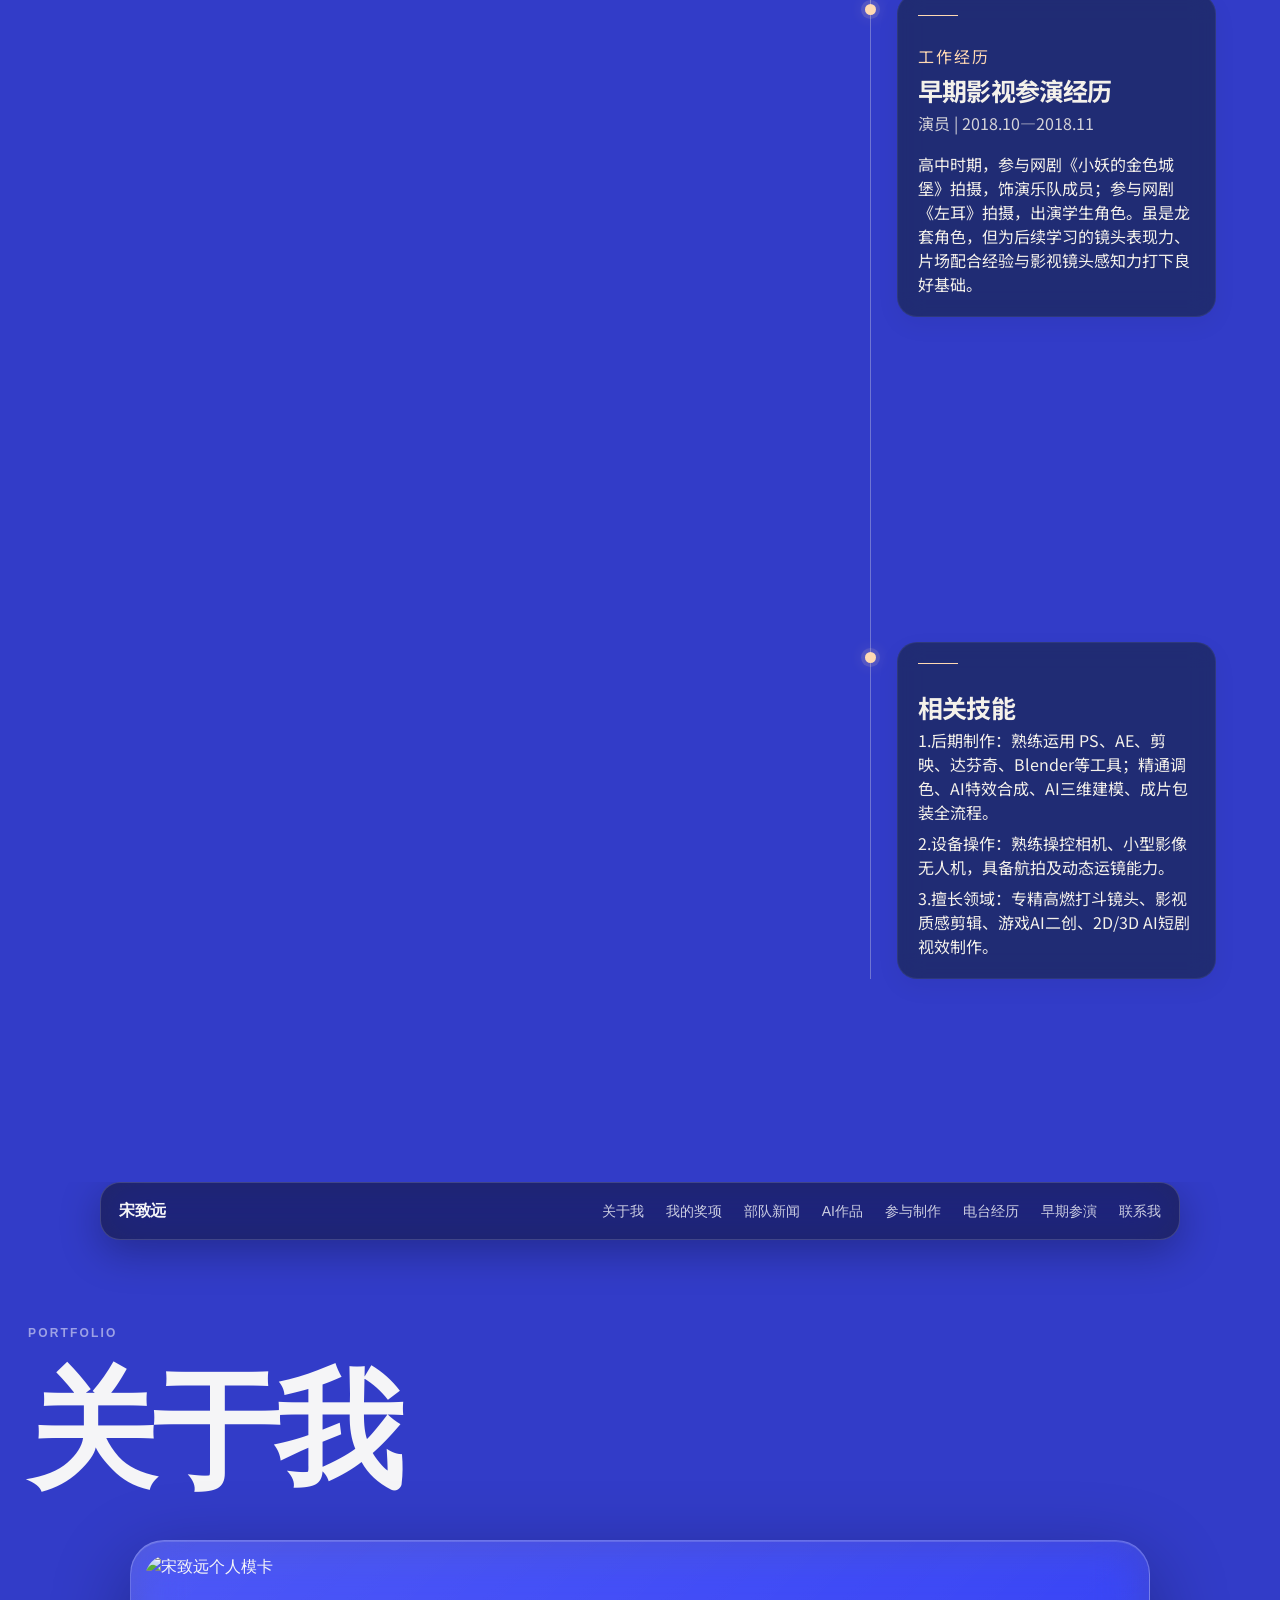
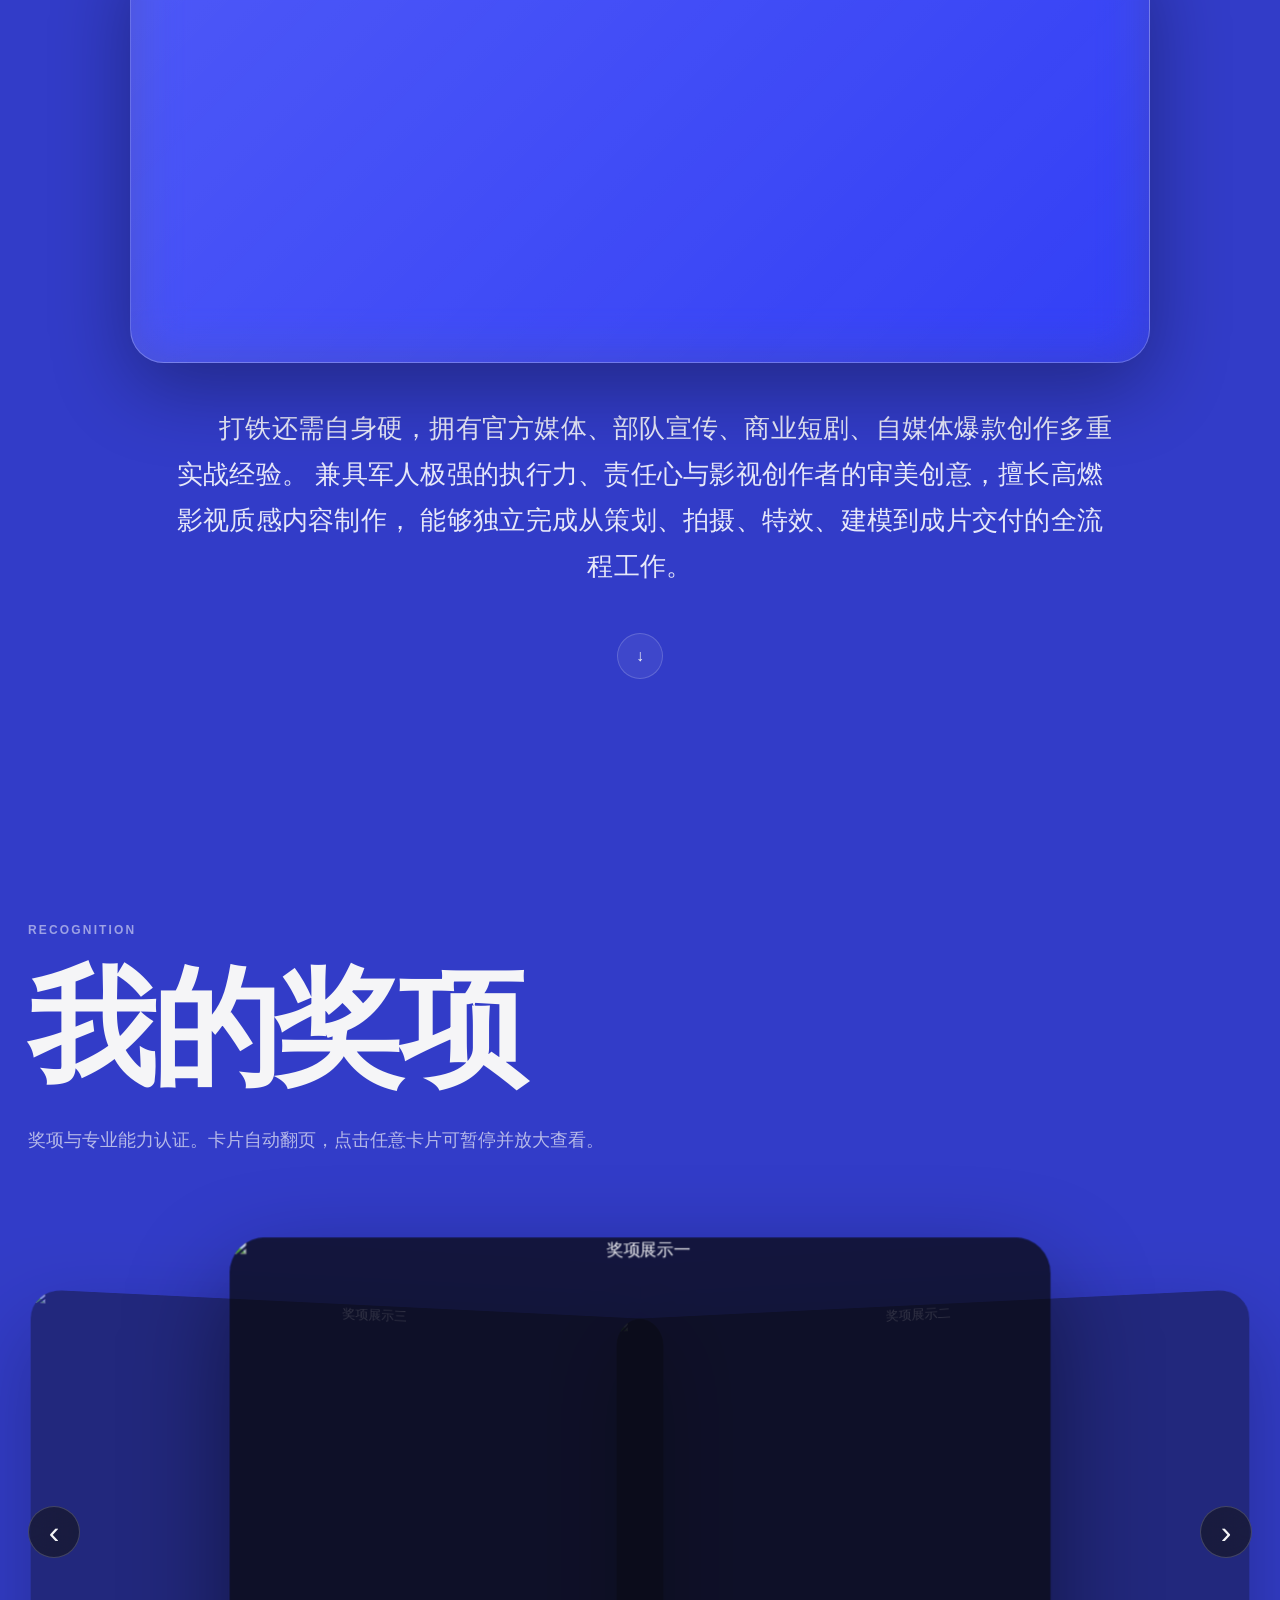
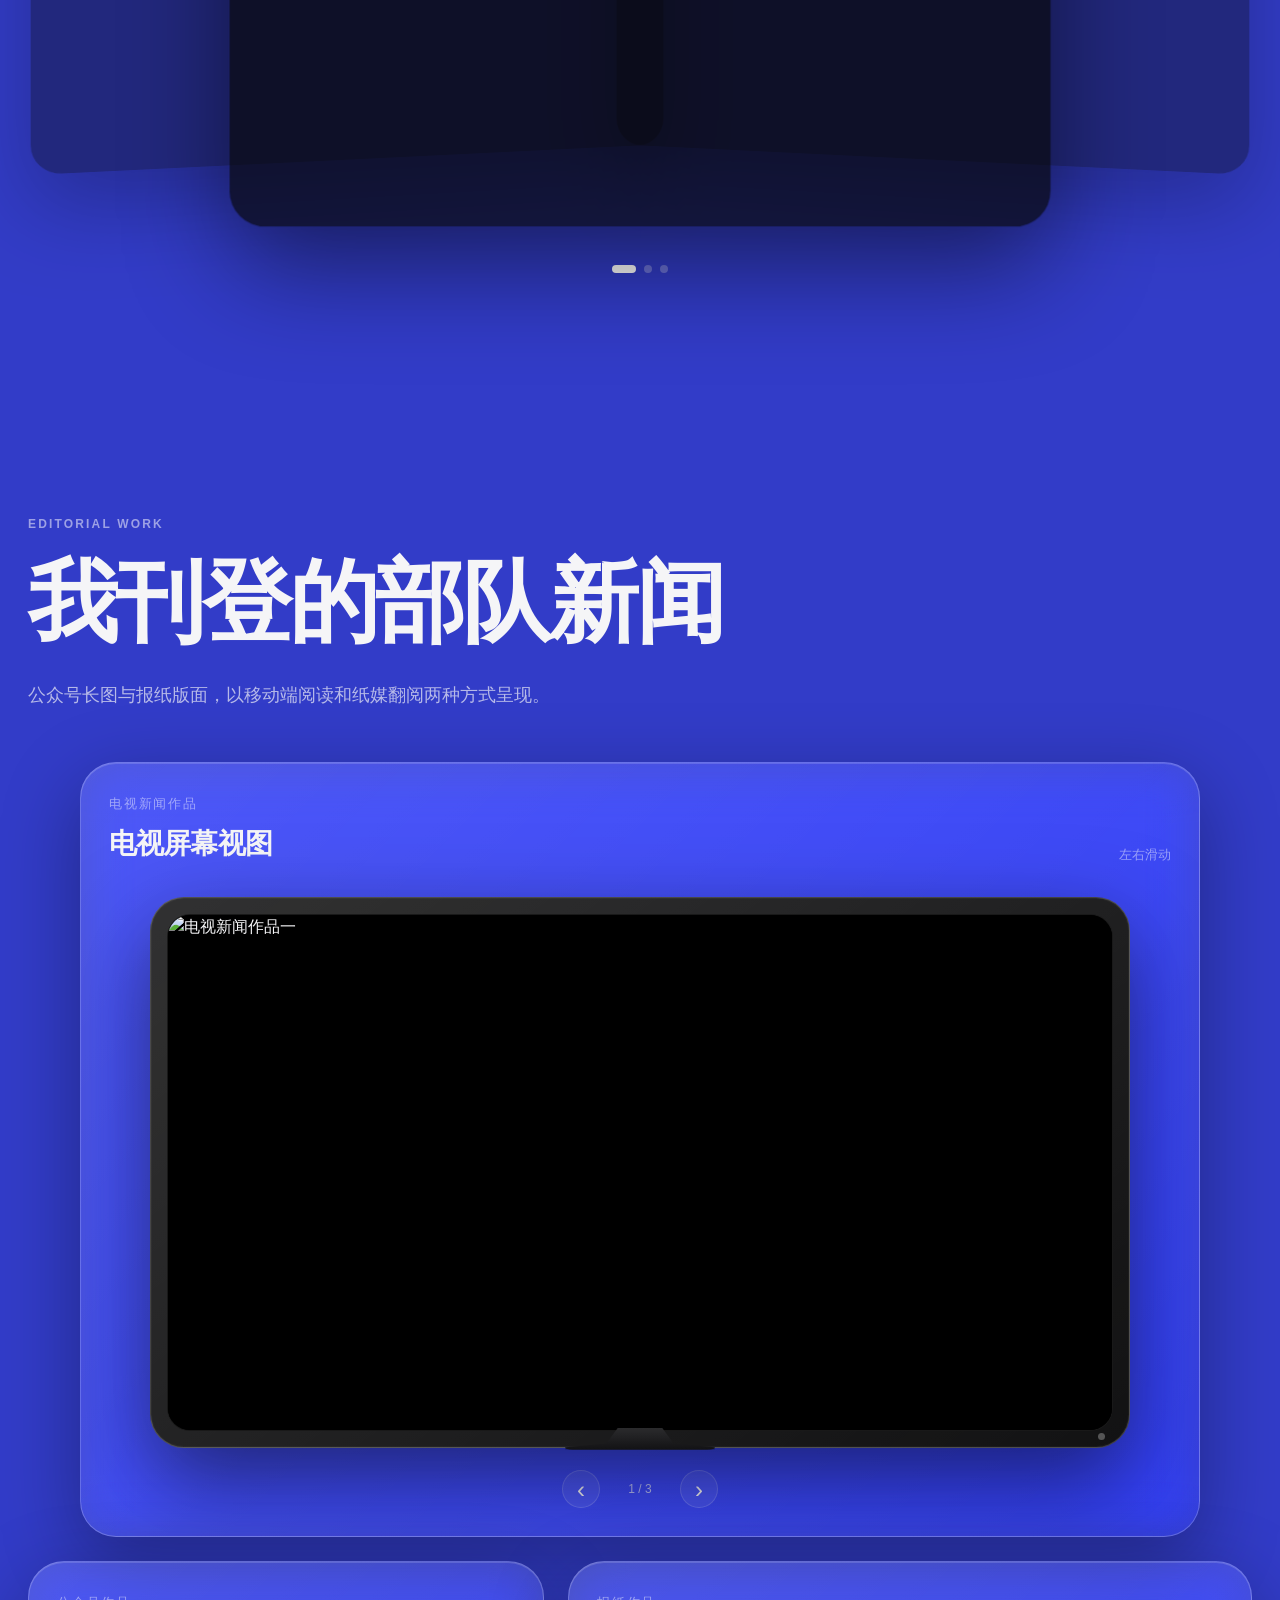
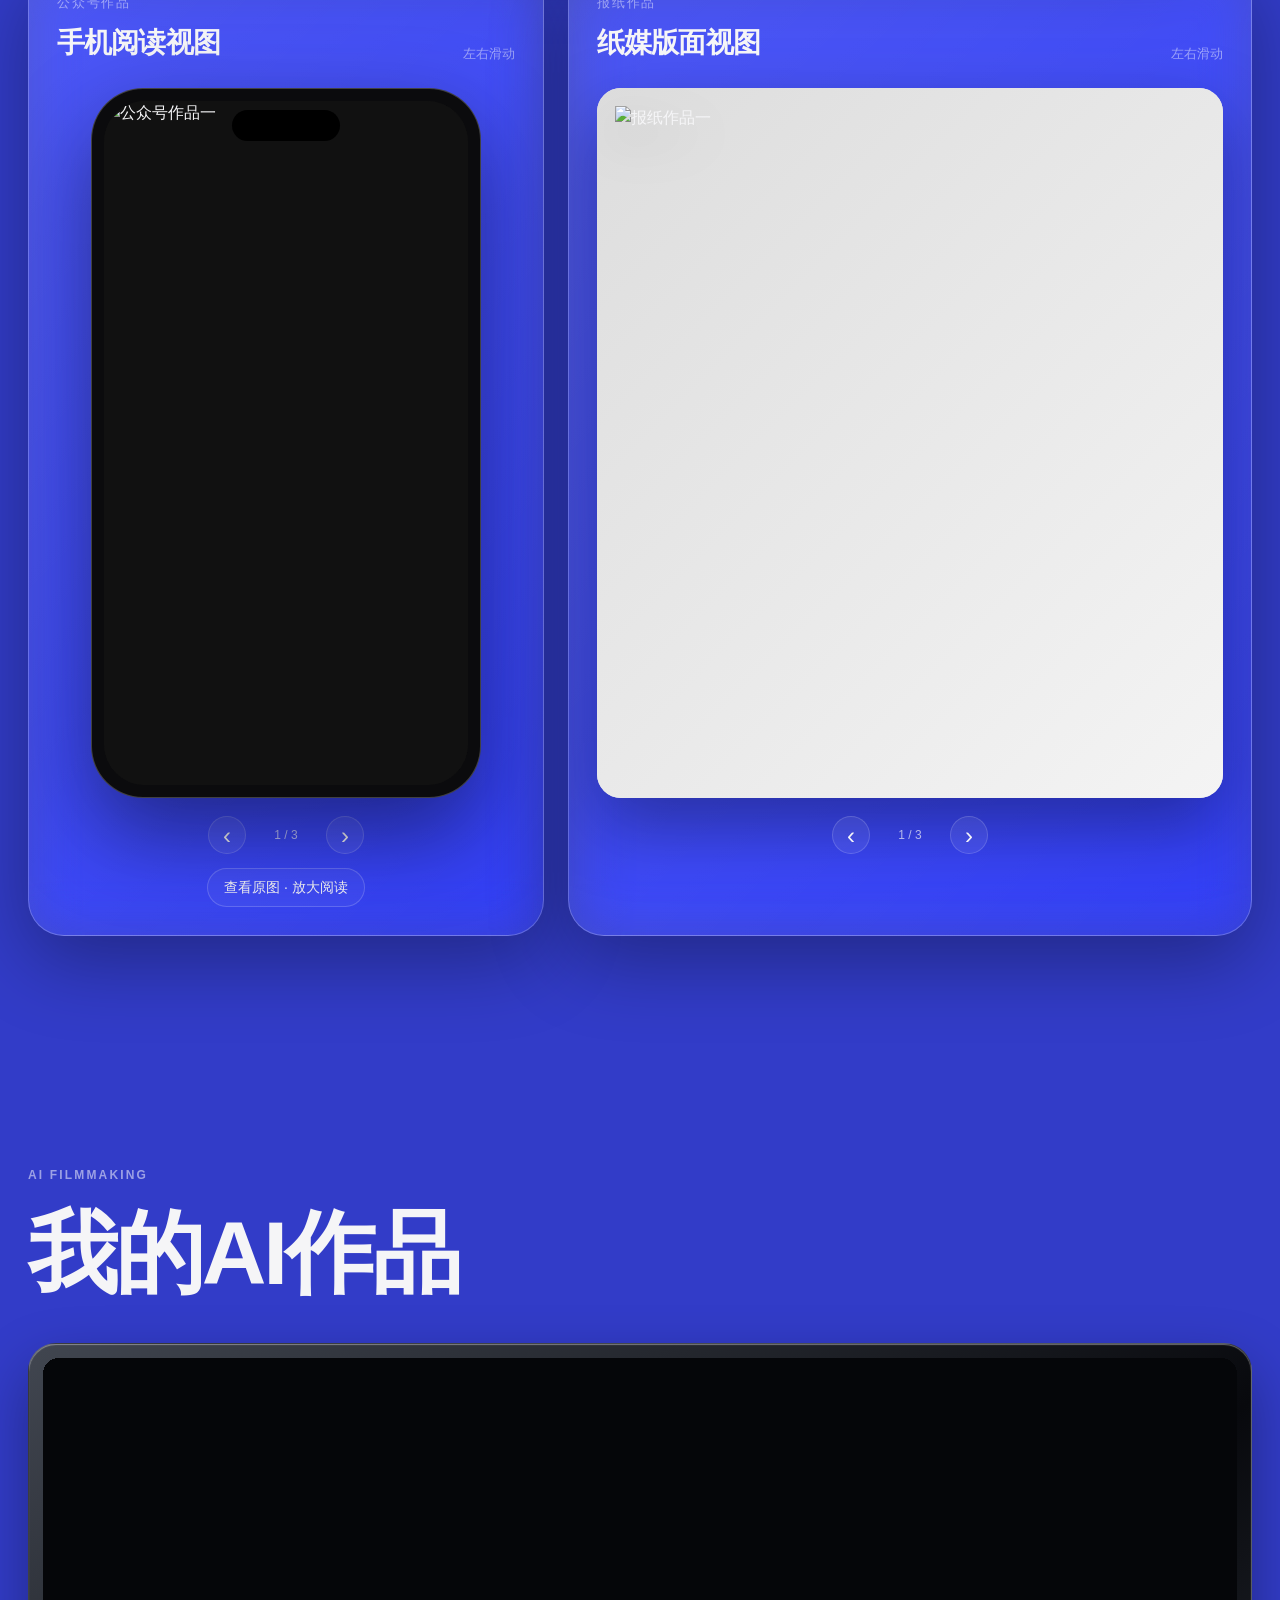
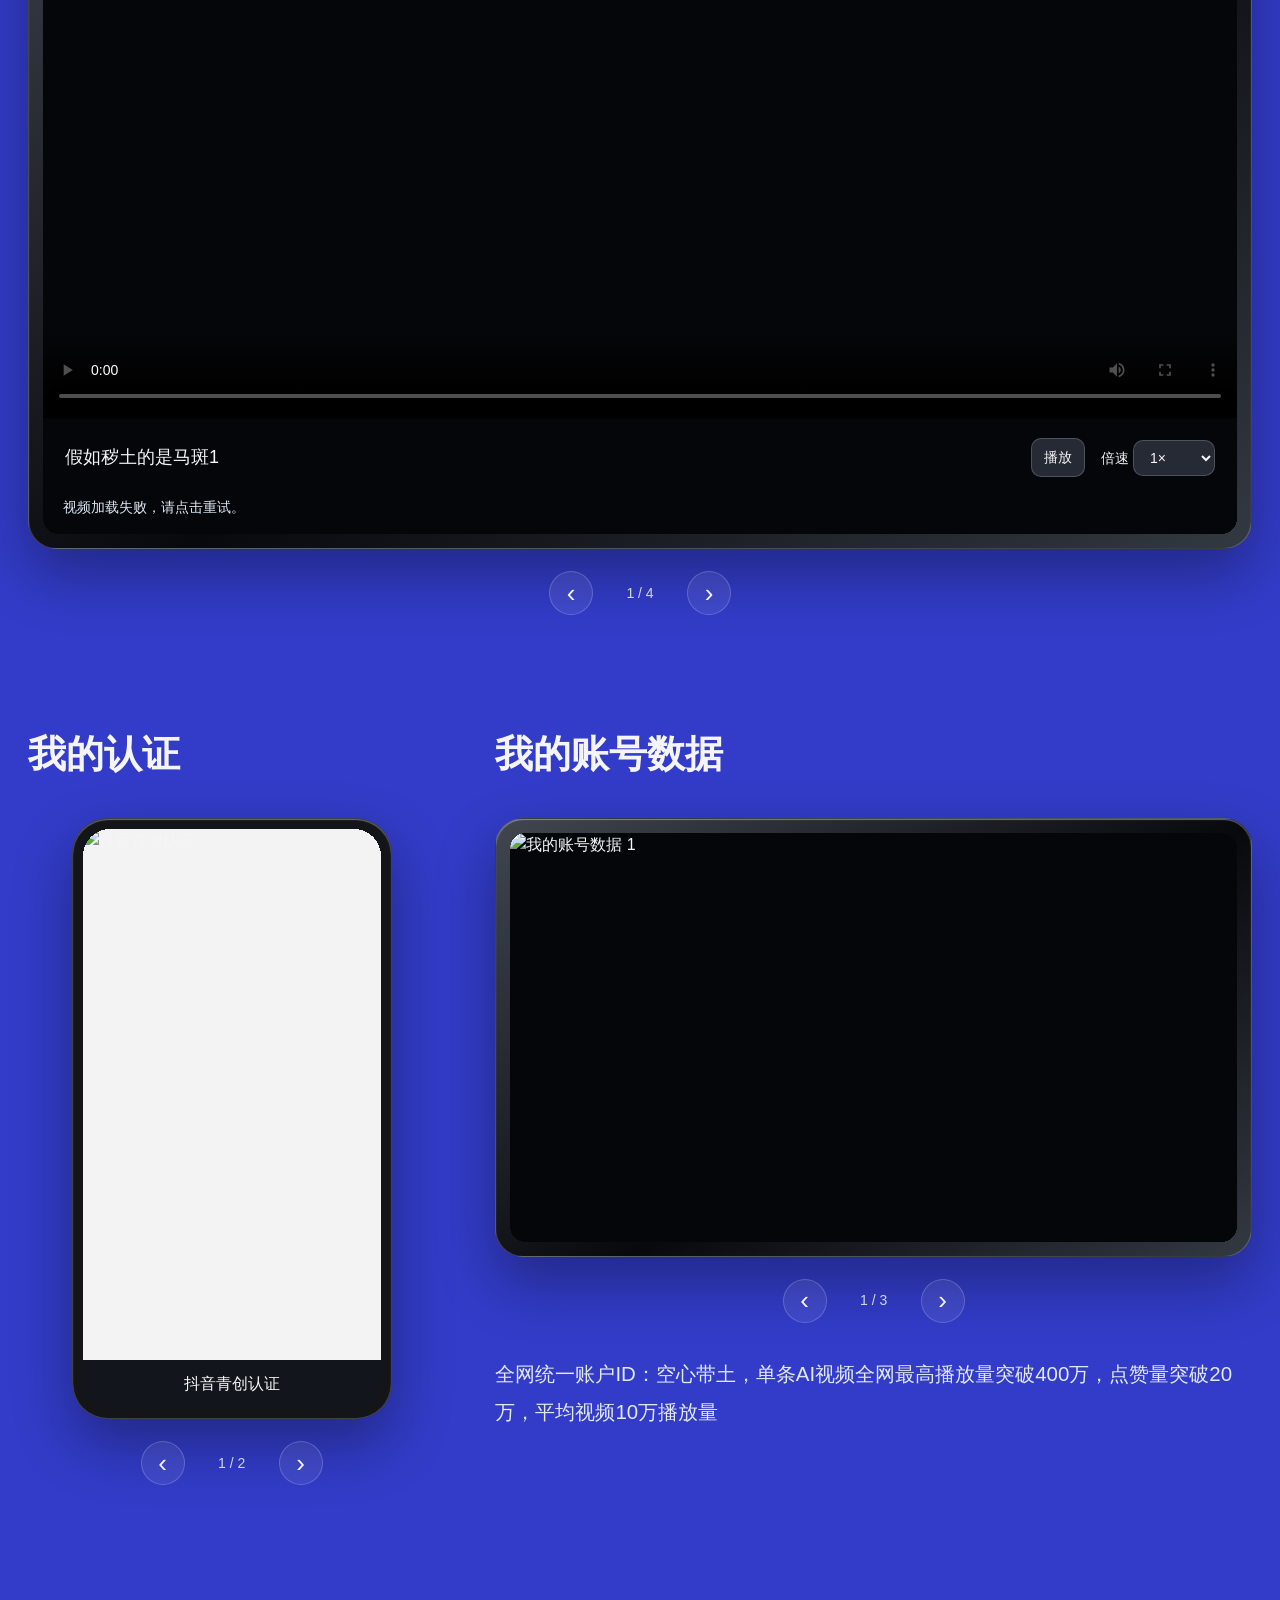
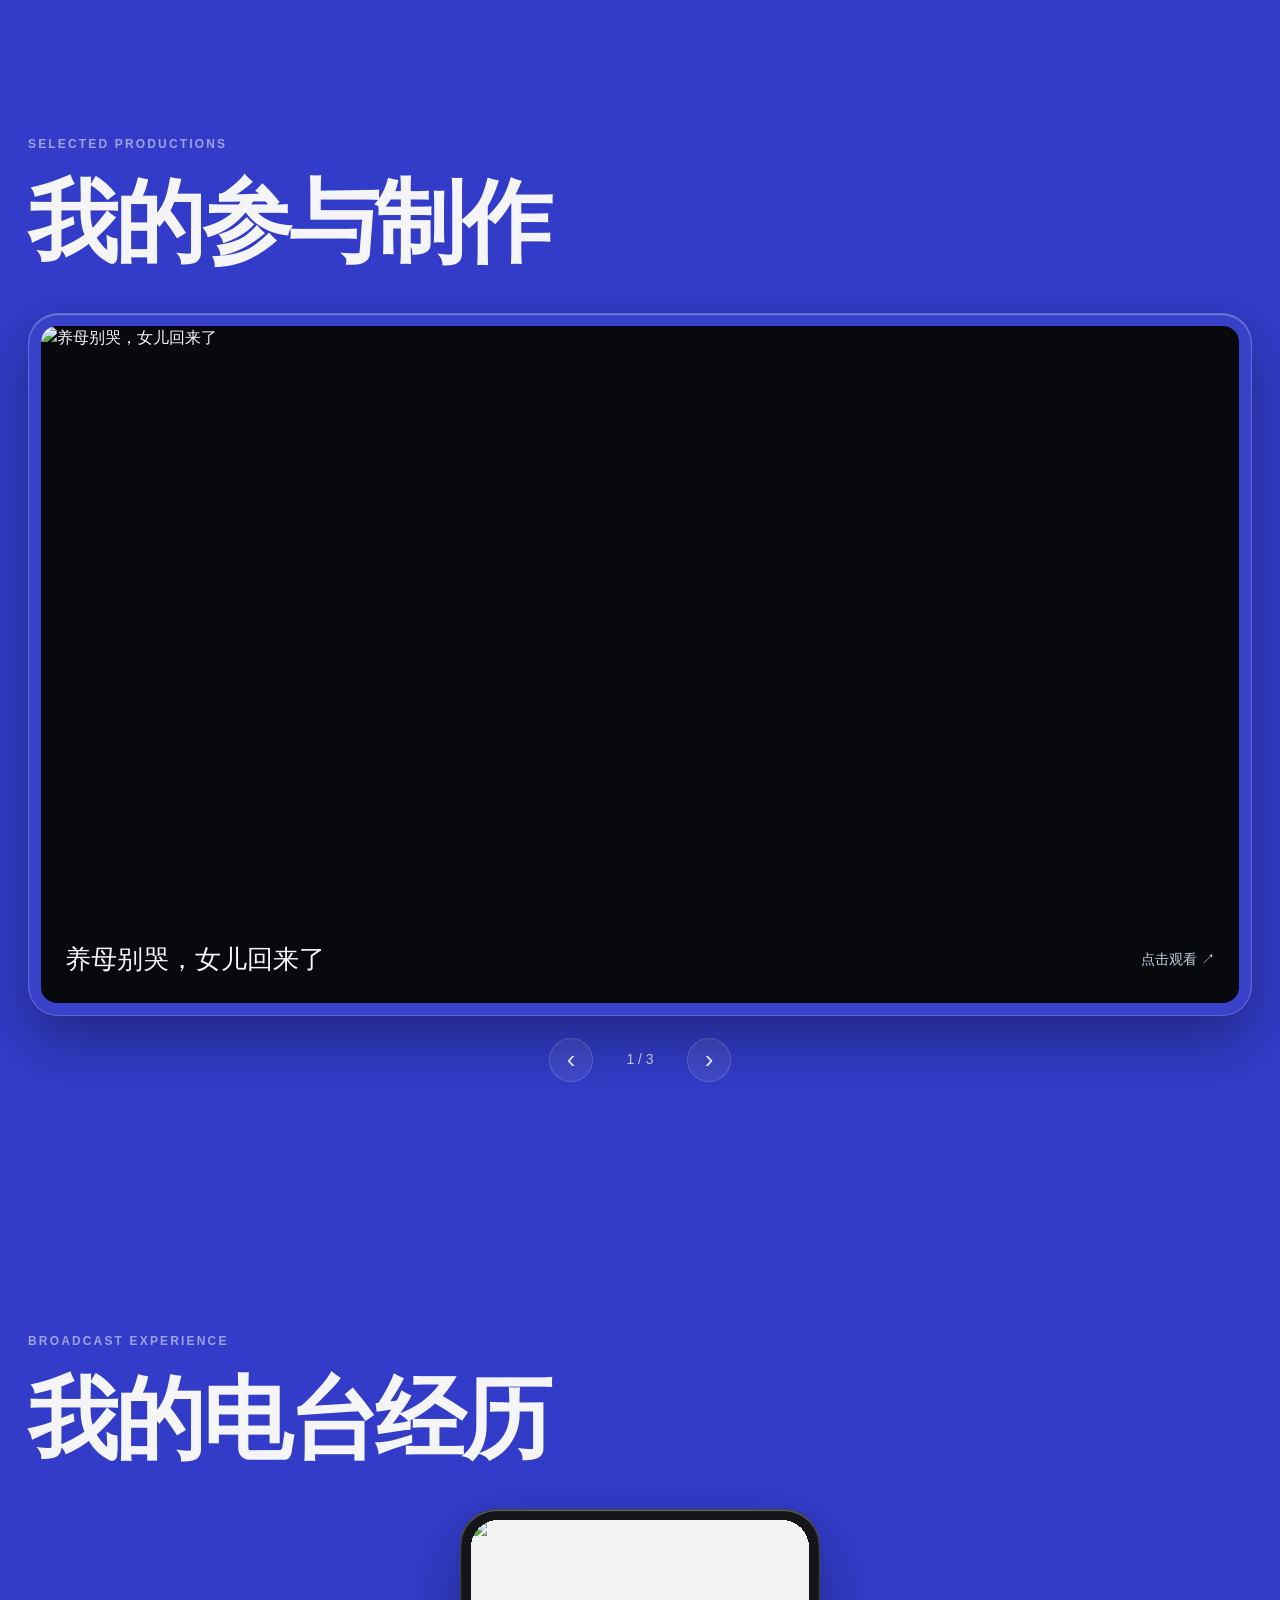
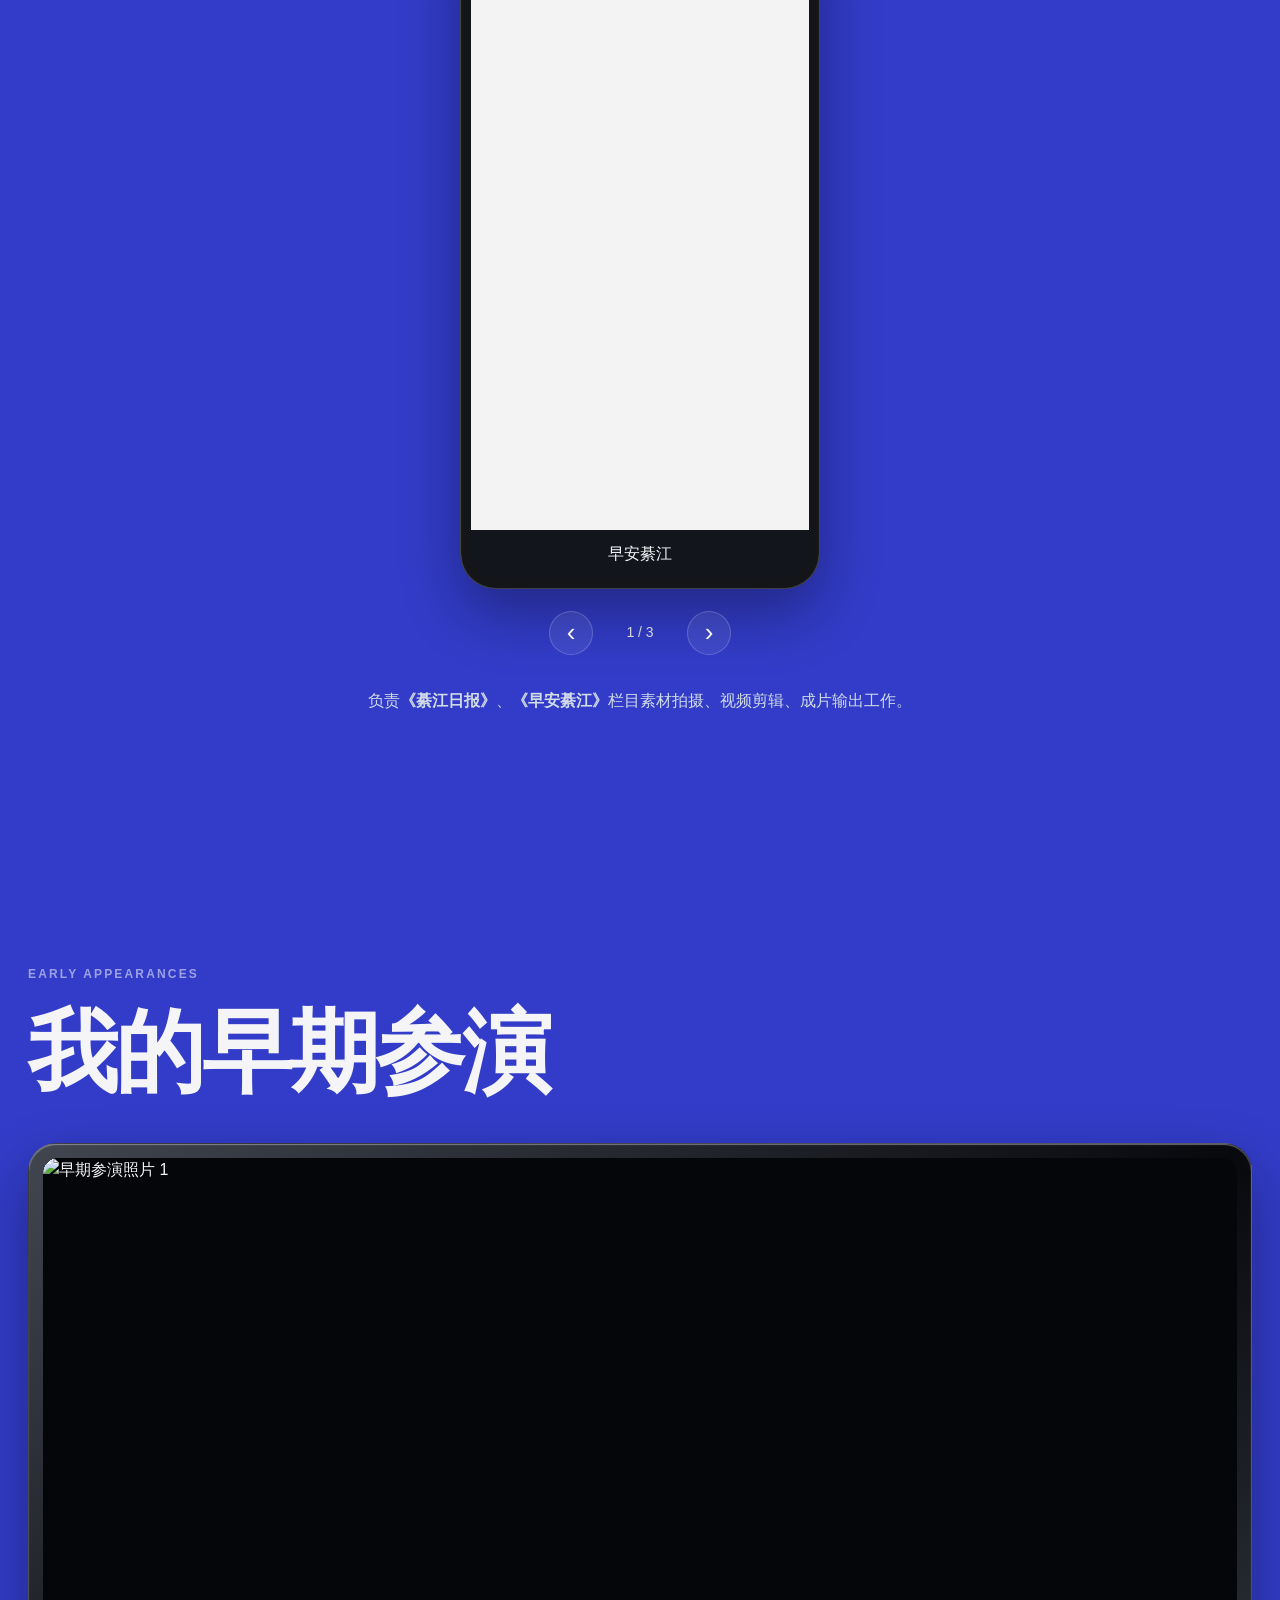
==== commit e6620bbe: "Upload portfolio website code" ====
--- a/index.html
+++ b/index.html
@@ -1 +1 @@
-<!doctype html><html lang="zh-CN"><head><meta charset="UTF-8"><meta name="viewport" content="width=device-width,initial-scale=1"><title>宋致远的作品集</title><meta name="description" content="宋致远的 3D 个人作品集与简历：影视表演、摄影与 AIGC 创作。"><link rel="icon" href="./favicon.svg"><link rel="stylesheet" href="https://fonts.googleapis.com/css2?family=Noto+Sans+SC:wght@400;500;700&family=Caveat:wght@400;500;600;700&display=swap"><link rel="stylesheet" href="./style.css"><link rel="stylesheet" href="./portfolio-transition.css"></head><body><div id="background"><video id="ambientVideo" autoplay muted loop playsinline preload="auto" aria-hidden="true"><source src="./assets/ambient-loop.mp4" type="video/mp4"></video></div><canvas id="scene" aria-label="宋致远的三维人物形象"></canvas><div id="portfolio-glass" aria-hidden="true"></div><main><section id="hero"><div class="frame"><span class="tl">宋致远的作品集</span><span class="tr">欢迎您的访问 电脑端观看最佳</span><span class="bl">BASED IN CHONG QING</span><span class="br">patience is key in life</span><i class="cross a"></i><i class="cross b"></i><i class="cross c"></i><i class="cross d"></i></div><div class="intro"><h1>About song</h1><p>我是宋致远——探索传统表演艺术与AI新兴科技的发烧友。不断挖掘技术与美学碰撞下的无限可能，创造更多全新的可能性。</p><div class="contacts"><a href="https://v.douyin.com/PTDhqnmRk_8/2@4.com" target="_blank" rel="noopener noreferrer" aria-label="抖音主页"><svg viewBox="0 0 24 24"><path d="M10 13a5 5 0 0 0 7.54.54l3-3a5 5 0 0 0-7.07-7.07l-1.72 1.71M14 11a5 5 0 0 0-7.54-.54l-3 3a5 5 0 0 0 7.07 7.07l1.71-1.71"/></svg></a><button data-copy="906342030@qq.com" aria-label="复制邮箱 906342030@qq.com" title="906342030@qq.com"><svg viewBox="0 0 24 24"><rect x="2" y="4" width="20" height="16" rx="2"/><path d="m2 6 10 7 10-7"/></svg></button><button data-copy="13014155321" aria-label="复制电话 13014155321" title="13014155321"><svg viewBox="0 0 24 24"><path d="M22 16.92v3a2 2 0 0 1-2.18 2A19.79 19.79 0 0 1 11.19 19a19.5 19.5 0 0 1-6-6A19.79 19.79 0 0 1 2.09 4.18 2 2 0 0 1 4.08 2h3a2 2 0 0 1 2 1.72c.12.96.36 1.9.7 2.79a2 2 0 0 1-.45 2.11L8.06 9.89a16 16 0 0 0 6 6l1.27-1.27a2 2 0 0 1 2.11-.45c.9.34 1.83.58 2.79.7A2 2 0 0 1 22 16.92z"/></svg></button></div><a class="scroll-hint" href="#resume">向下滑动简历<span></span></a></div></section><div id="resume"></div><section id="portfolio-extension" aria-label="作品展示"></section></main><div id="loading"><div class="spinner"></div><p>宋致远的作品集　正在加载中......</p><span id="loadProgress"></span></div><div id="toast" role="status" aria-live="polite"></div><script type="module" src="./app.js"></script><script type="module" src="./portfolio-integration.js"></script></body></html>
+<!doctype html><html lang="zh-CN"><head><meta charset="UTF-8"><meta name="viewport" content="width=device-width,initial-scale=1"><title>宋致远的作品集</title><meta name="description" content="宋致远的 3D 个人作品集与简历：影视表演、摄影与 AIGC 创作。"><link rel="icon" href="./favicon.svg"><link rel="stylesheet" href="https://fonts.googleapis.com/css2?family=Noto+Sans+SC:wght@400;500;700&family=Caveat:wght@400;500;600;700&display=swap"><link rel="stylesheet" href="./style.css"><link rel="stylesheet" href="./portfolio-transition.css"></head><body><div id="background"><video id="ambientVideo" autoplay muted loop playsinline preload="auto" aria-hidden="true"><source src="./assets/ambient-loop.mp4" type="video/mp4"></video></div><canvas id="scene" aria-label="宋致远的三维人物形象"></canvas><div id="portfolio-glass" aria-hidden="true"></div><main><section id="hero"><div class="frame"><span class="tl">宋致远的作品集</span><span class="tr">欢迎您的访问 电脑端观看最佳</span><span class="bl">BASED IN CHONG QING</span><span class="br">patience is key in life</span><i class="cross a"></i><i class="cross b"></i><i class="cross c"></i><i class="cross d"></i></div><div class="intro"><h1>About song</h1><p>我是宋致远——探索传统表演艺术与AI新兴科技的发烧友。不断挖掘技术与美学碰撞下的无限可能，创造更多全新的可能性。</p><div class="contacts"><a href="https://v.douyin.com/PTDhqnmRk_8/2@4.com" target="_blank" rel="noopener noreferrer" aria-label="抖音主页"><svg viewBox="0 0 24 24"><path d="M10 13a5 5 0 0 0 7.54.54l3-3a5 5 0 0 0-7.07-7.07l-1.72 1.71M14 11a5 5 0 0 0-7.54-.54l-3 3a5 5 0 0 0 7.07 7.07l1.71-1.71"/></svg></a><button data-copy="906342030@qq.com" aria-label="复制邮箱 906342030@qq.com" title="906342030@qq.com"><svg viewBox="0 0 24 24"><rect x="2" y="4" width="20" height="16" rx="2"/><path d="m2 6 10 7 10-7"/></svg></button><button data-copy="13014155321" aria-label="复制电话 13014155321" title="13014155321"><svg viewBox="0 0 24 24"><path d="M22 16.92v3a2 2 0 0 1-2.18 2A19.79 19.79 0 0 1 11.19 19a19.5 19.5 0 0 1-6-6A19.79 19.79 0 0 1 2.09 4.18 2 2 0 0 1 4.08 2h3a2 2 0 0 1 2 1.72c.12.96.36 1.9.7 2.79a2 2 0 0 1-.45 2.11L8.06 9.89a16 16 0 0 0 6 6l1.27-1.27a2 2 0 0 1 2.11-.45c.9.34 1.83.58 2.79.7A2 2 0 0 1 22 16.92z"/></svg></button></div><a class="scroll-hint" href="#resume">向下滑动简历<span></span></a></div></section><div id="resume"></div><section id="portfolio-extension" aria-label="作品展示"></section></main><div id="loading"><div class="spinner"></div><p>宋致远的作品集　正在加载中......</p><span id="loadProgress"></span></div><div id="toast" role="status" aria-live="polite"></div><script type="module" src="./app.js"></script><script type="module" src="./portfolio-integration.js"></script></body></html>
--- a/style.css
+++ b/style.css
@@ -1,18 +1,18 @@
-*{box-sizing:border-box}html{scroll-behavior:smooth}body{margin:0;color:#f4f1ea;font-family:"Noto Sans SC",Arial,sans-serif;font-size:14px;background:#323cc8}#background,#scene{position:fixed;inset:0;width:100%;height:100%;pointer-events:none}#background{overflow:hidden;background:linear-gradient(180deg,#50c8c8,#323cc8)}#ambientVideo{width:100%;height:100%;object-fit:cover;opacity:.56;filter:saturate(.88) contrast(1.04);mix-blend-mode:soft-light}#scene{z-index:1}main{position:relative;z-index:2}#hero{height:100svh;position:relative}.frame{position:absolute;inset:28px;border:1px solid #eaf3f42c;color:#eaf3f499;pointer-events:none}.frame span{position:absolute;font-size:11px;letter-spacing:2.5px;line-height:1.5}.tl{top:20px;left:17px}.tr{top:20px;right:17px}.bl{bottom:20px;left:17px}.cross{position:absolute;width:12px;height:12px}.cross:before,.cross:after{content:"";position:absolute;background:#eaf3f455}.cross:before{width:12px;height:1px;top:6px}.cross:after{height:12px;width:1px;left:6px}.a{top:-6px;left:-6px}.b{top:-6px;right:-6px}.c{bottom:-6px;left:-6px}.d{bottom:-6px;right:-6px}.intro{position:absolute;top:57.5%;left:50%;width:min(560px,85%);transform:translateX(-50%);text-align:center}h1{font-family:Caveat,cursive;font-size:60px;font-weight:500;line-height:1.15;margin:0 0 15px;color:white}.intro p{font-size:14px;line-height:1.75;margin:0 auto;color:#f4f1ead9}.contacts{display:flex;gap:10px;justify-content:center;margin-top:17px}.contacts a,.contacts button{color:#f4f1eabb;width:36px;height:36px;display:grid;place-items:center;border:1px solid #f4f1ea40;background:#ffffff06;border-radius:50%;cursor:pointer;transition:background .2s,transform .2s}.contacts a:hover,.contacts button:hover{background:#ffffff30;transform:translateY(-2px)}svg{width:18px;height:18px;stroke:currentColor;fill:none;stroke-width:1.7;stroke-linecap:round;stroke-linejoin:round}.scroll-hint{display:block;margin-top:18px;color:#f4f1ea99;font-size:10px;letter-spacing:3px;text-decoration:none}.scroll-hint span{display:block;margin:12px auto 0;width:1px;height:32px;background:#f4f1ea66}#resume{padding-top:0;padding-bottom:32vh}.stop{position:relative;min-height:72vh;margin-left:calc(64% - 32px);padding-left:30px;padding-right:6.5vw;border-left:1px solid #f4f1ea50;display:flex;align-items:flex-start}.stop:before{content:"";position:absolute;top:16px;left:-6px;width:11px;height:11px;background:#ffd9b3;border-radius:50%;box-shadow:0 0 0 4px #ffd9b321,0 0 16px #ffd9b34d}.card{margin-top:6px;width:100%;padding:20px;border:1px solid #ffffff10;border-radius:18px;background:#14192966;backdrop-filter:blur(12px);box-shadow:0 8px 24px #0000000d}.card:before{content:"";display:block;width:32px;height:1px;background:#ffd9b3;margin-bottom:22px}.eyebrow{font-size:11px;letter-spacing:2px;color:#ffd9b3;margin-bottom:7px}h2{font-size:28px;line-height:1.25;margin:0 0 6px;font-weight:700;letter-spacing:-.8px}.subtitle{line-height:1.5;margin-bottom:17px;opacity:.85}.body p{margin:0 0 7px;line-height:1.55;font-size:14px}.body p:last-child{margin-bottom:0}#loading{position:fixed;inset:0;z-index:10;background:linear-gradient(#50c8c8,#323cc8);display:flex;flex-direction:column;align-items:center;justify-content:center;color:#fef601;transition:opacity .4s}#loading.hide{opacity:0;pointer-events:none}.spinner{width:32px;height:32px;border:2px solid #fef60130;border-top-color:#fef601;border-radius:50%;animation:spin 1s linear infinite}#loading p{font-size:14px;margin-top:20px}#loadProgress{font-size:12px}#toast{position:fixed;z-index:20;left:50%;bottom:28px;transform:translate(-50%,20px);opacity:0;pointer-events:none;background:#172343ef;border:1px solid #ffffff33;border-radius:12px;padding:14px 20px;transition:.2s}#toast.show{opacity:1;transform:translate(-50%,0)}a:focus-visible,button:focus-visible{outline:2px solid #ffd9b3;outline-offset:4px}@keyframes spin{to{transform:rotate(360deg)}}@media(max-width:767px){.frame{inset:18px}.frame span{font-size:9px;letter-spacing:1.5px}.tl{left:12px;top:15px}.tr{right:12px;top:15px}.bl{left:12px;bottom:16px}.intro{top:57%;width:86%}h1{font-size:48px}.intro p{font-size:13px}.stop{margin-left:14px;padding-left:20px;padding-right:20px;min-height:100svh;align-items:flex-end;padding-bottom:7svh}.stop:before{top:auto;bottom:calc(7svh + 25px)}.card{margin-left:auto;max-width:460px;background:#1724489c;padding:19px}.card:before{margin-bottom:14px}h2{font-size:25px}.body p{font-size:14px}.subtitle{font-size:14px}#resume{padding-top:0;padding-bottom:7svh}}@media(prefers-reduced-motion:reduce){html{scroll-behavior:auto}#ambientVideo{display:none}*{animation:none!important;transition:none!important}}
+*{box-sizing:border-box}html{scroll-behavior:smooth}body{margin:0;color:#f4f1ea;font-family:"Noto Sans SC",Arial,sans-serif;font-size:14px;background:#323cc8}#background,#scene{position:fixed;inset:0;width:100%;height:100%;pointer-events:none}#background{overflow:hidden;background:linear-gradient(180deg,#50c8c8,#323cc8)}#ambientVideo{width:100%;height:100%;object-fit:cover;opacity:.56;filter:saturate(.88) contrast(1.04);mix-blend-mode:soft-light}#scene{z-index:1}main{position:relative;z-index:2}#hero{height:100svh;position:relative}.frame{position:absolute;inset:28px;border:1px solid #eaf3f42c;color:#eaf3f499;pointer-events:none}.frame span{position:absolute;font-size:11px;letter-spacing:2.5px;line-height:1.5}.tl{top:20px;left:17px}.tr{top:20px;right:17px}.bl{bottom:20px;left:17px}.cross{position:absolute;width:12px;height:12px}.cross:before,.cross:after{content:"";position:absolute;background:#eaf3f455}.cross:before{width:12px;height:1px;top:6px}.cross:after{height:12px;width:1px;left:6px}.a{top:-6px;left:-6px}.b{top:-6px;right:-6px}.c{bottom:-6px;left:-6px}.d{bottom:-6px;right:-6px}.intro{position:absolute;top:57.5%;left:50%;width:min(560px,85%);transform:translateX(-50%);text-align:center}h1{font-family:Caveat,cursive;font-size:60px;font-weight:500;line-height:1.15;margin:0 0 15px;color:white}.intro p{font-size:14px;line-height:1.75;margin:0 auto;color:#f4f1ead9}.contacts{display:flex;gap:10px;justify-content:center;margin-top:17px}.contacts a,.contacts button{color:#f4f1eabb;width:36px;height:36px;display:grid;place-items:center;border:1px solid #f4f1ea40;background:#ffffff06;border-radius:50%;cursor:pointer;transition:background .2s,transform .2s}.contacts a:hover,.contacts button:hover{background:#ffffff30;transform:translateY(-2px)}svg{width:18px;height:18px;stroke:currentColor;fill:none;stroke-width:1.7;stroke-linecap:round;stroke-linejoin:round}.scroll-hint{display:block;margin-top:18px;color:#f4f1ea99;font-size:10px;letter-spacing:3px;text-decoration:none}.scroll-hint span{display:block;margin:12px auto 0;width:1px;height:32px;background:#f4f1ea66}#resume{padding-top:0;padding-bottom:32vh}.stop{position:relative;min-height:72vh;margin-left:calc(64% - 32px);padding-left:30px;padding-right:6.5vw;border-left:1px solid #f4f1ea50;display:flex;align-items:flex-start}.stop:before{content:"";position:absolute;top:16px;left:-6px;width:11px;height:11px;background:#ffd9b3;border-radius:50%;box-shadow:0 0 0 4px #ffd9b321,0 0 16px #ffd9b34d}.card{margin-top:6px;width:100%;padding:20px;border:1px solid #ffffff10;border-radius:18px;background:#14192966;backdrop-filter:blur(12px);box-shadow:0 8px 24px #0000000d}.card:before{content:"";display:block;width:32px;height:1px;background:#ffd9b3;margin-bottom:22px}.eyebrow{font-size:11px;letter-spacing:2px;color:#ffd9b3;margin-bottom:7px}h2{font-size:28px;line-height:1.25;margin:0 0 6px;font-weight:700;letter-spacing:-.8px}.subtitle{line-height:1.5;margin-bottom:17px;opacity:.85}.body p{margin:0 0 7px;line-height:1.55;font-size:14px}.body p:last-child{margin-bottom:0}#loading{position:fixed;inset:0;z-index:10;background:linear-gradient(#50c8c8,#323cc8);display:flex;flex-direction:column;align-items:center;justify-content:center;color:#fef601;transition:opacity .4s}#loading.hide{opacity:0;pointer-events:none}.spinner{width:32px;height:32px;border:2px solid #fef60130;border-top-color:#fef601;border-radius:50%;animation:spin 1s linear infinite}#loading p{font-size:14px;margin-top:20px}#loadProgress{font-size:12px}#toast{position:fixed;z-index:20;left:50%;bottom:28px;transform:translate(-50%,20px);opacity:0;pointer-events:none;background:#172343ef;border:1px solid #ffffff33;border-radius:12px;padding:14px 20px;transition:.2s}#toast.show{opacity:1;transform:translate(-50%,0)}a:focus-visible,button:focus-visible{outline:2px solid #ffd9b3;outline-offset:4px}@keyframes spin{to{transform:rotate(360deg)}}@media(max-width:767px){.frame{inset:18px}.frame span{font-size:9px;letter-spacing:1.5px}.tl{left:12px;top:15px}.tr{right:12px;top:15px}.bl{left:12px;bottom:16px}.intro{top:57%;width:86%}h1{font-size:48px}.intro p{font-size:13px}.stop{margin-left:14px;padding-left:20px;padding-right:20px;min-height:100svh;align-items:flex-end;padding-bottom:7svh}.stop:before{top:auto;bottom:calc(7svh + 25px)}.card{margin-left:auto;max-width:460px;background:#1724489c;padding:19px}.card:before{margin-bottom:14px}h2{font-size:25px}.body p{font-size:14px}.subtitle{font-size:14px}#resume{padding-top:0;padding-bottom:7svh}}@media(prefers-reduced-motion:reduce){html{scroll-behavior:auto}#ambientVideo{display:none}*{animation:none!important;transition:none!important}}
 
-html{scrollbar-width:thin;scrollbar-color:#a5b1b5 #263ca3}
-
-/* Match the reference's right-hand reading rail. */
-@media(min-width:768px){
-  .stop{margin-left:68%;padding-left:2vw;padding-right:5vw;min-height:72vh}
-  .card{padding:clamp(20px,1.3vw,26px);background:#172448a6;border-radius:20px}
-  .card:before{width:40px;margin-bottom:28px}
-  h2{font-size:clamp(25px,1.7vw,34px);line-height:1.2}
-  .subtitle,.body p{font-size:clamp(16px,.94vw,18px);line-height:1.5}
-  .eyebrow{font-size:16px}
-  .stop:last-child{min-height:0}
-  #resume{padding-bottom:0}
-}
-
-.frame .br{right:17px;bottom:20px;text-transform:none}
+html{scrollbar-width:thin;scrollbar-color:#a5b1b5 #263ca3}
+
+/* Match the reference's right-hand reading rail. */
+@media(min-width:768px){
+  .stop{margin-left:68%;padding-left:2vw;padding-right:5vw;min-height:72vh}
+  .card{padding:clamp(20px,1.3vw,26px);background:#172448a6;border-radius:20px}
+  .card:before{width:40px;margin-bottom:28px}
+  h2{font-size:clamp(25px,1.7vw,34px);line-height:1.2}
+  .subtitle,.body p{font-size:clamp(16px,.94vw,18px);line-height:1.5}
+  .eyebrow{font-size:16px}
+  .stop:last-child{min-height:0}
+  #resume{padding-bottom:0}
+}
+
+.frame .br{right:17px;bottom:20px;text-transform:none}
 @media(max-width:767px){.frame .tr{max-width:52%;text-align:right;font-size:8px;letter-spacing:.5px}.frame .bl,.frame .br{font-size:7px;letter-spacing:.6px;bottom:16px}.frame .br{right:12px}.frame .bl{left:12px}}
